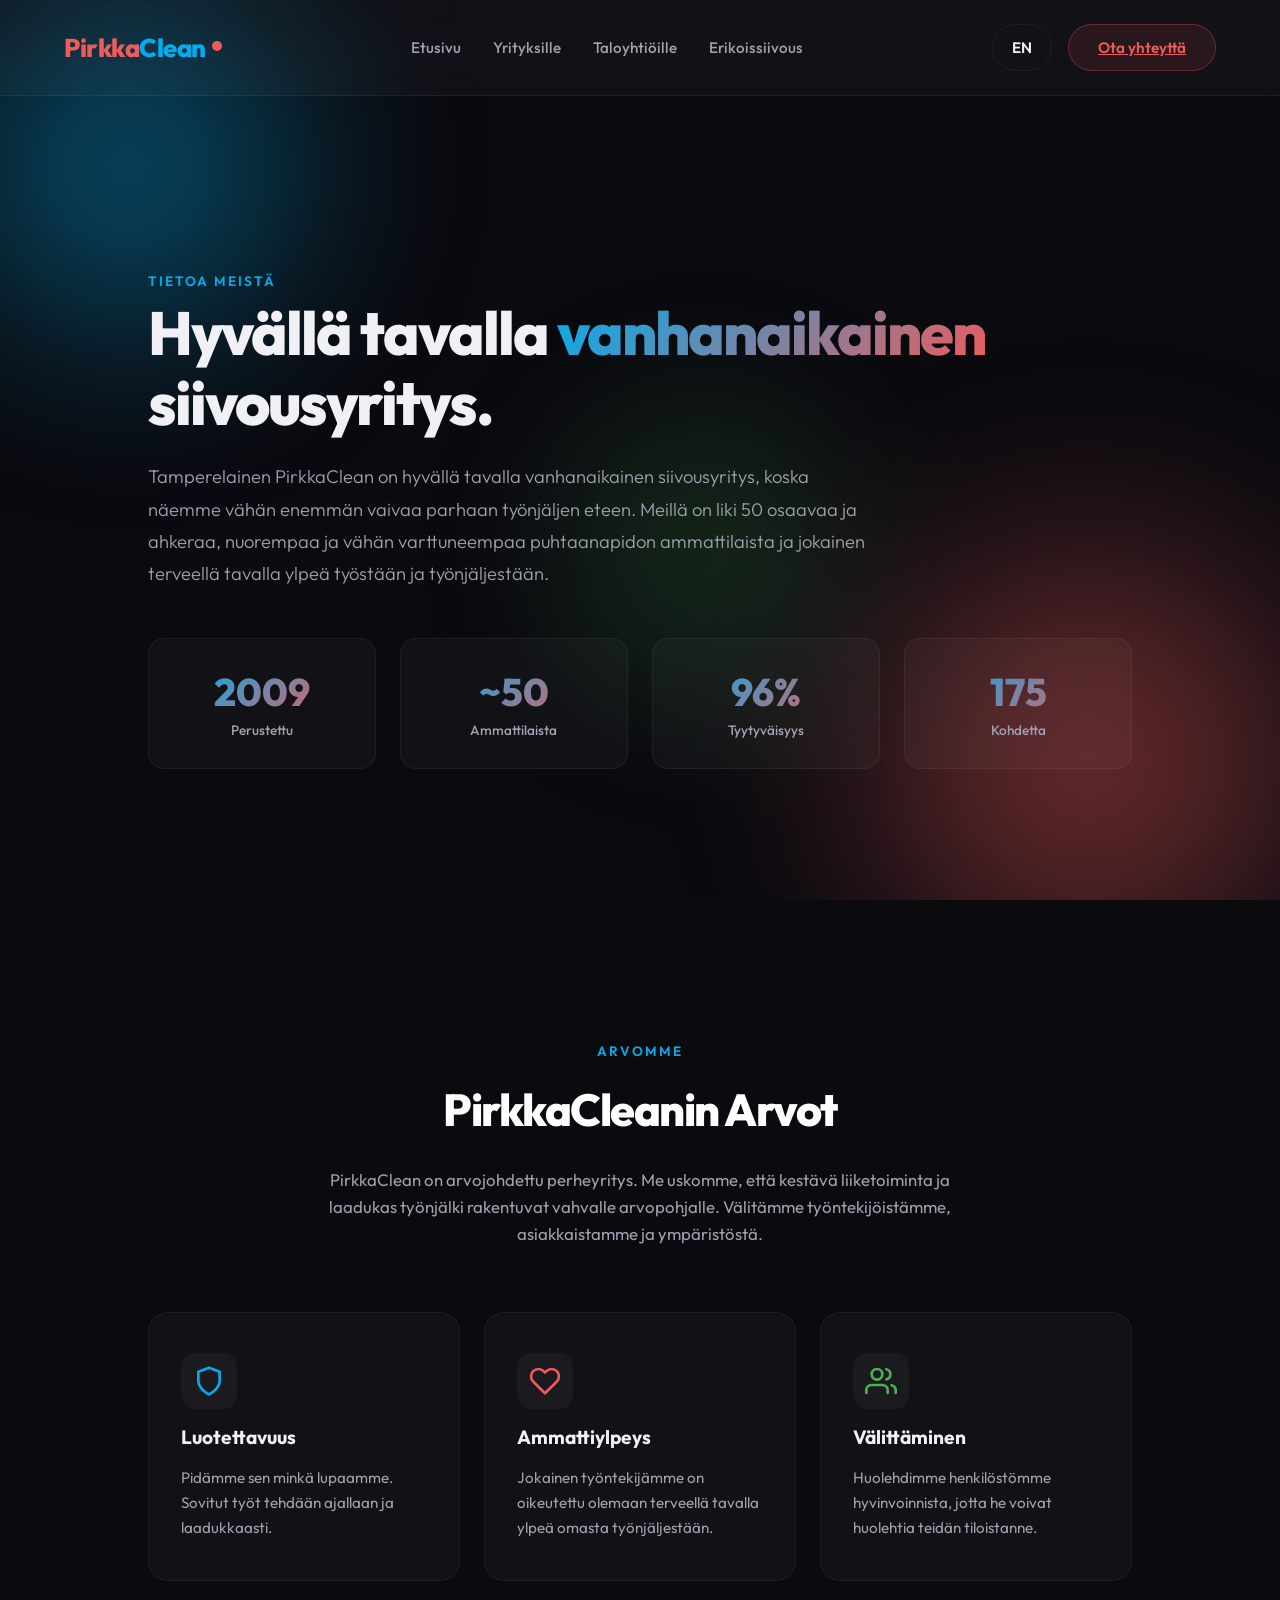
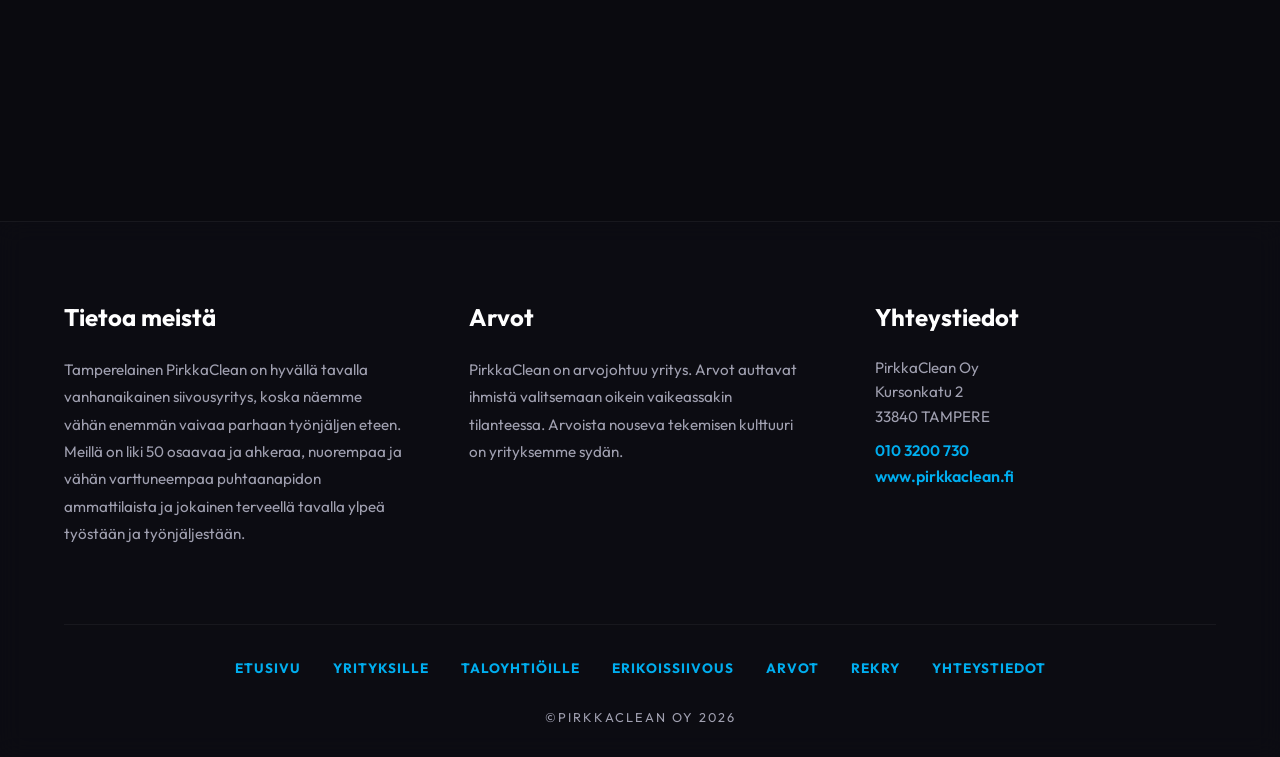
==== arvot.html @ 773096db "Footer: clickable address (Google Maps link), remove puh. prefix Co-Authored-By: Claude Sonnet 4.6 <" ====
<!DOCTYPE html>
<html lang="en">
<head>
    <meta charset="UTF-8">
    <meta name="viewport" content="width=device-width, initial-scale=1.0">
    <title>PirkkaClean - Tietoa meistä & Arvot</title>
    <meta name="description" content="Tamperelainen PirkkaClean on hyvällä tavalla vanhanaikainen siivousyritys. Näemme vähän enemmän vaivaa parhaan työnjäljen eteen.">
    <link rel="stylesheet" href="styles.css">
    <link href="https://fonts.googleapis.com/css2?family=Outfit:wght@300;400;600;800&display=swap" rel="stylesheet">
</head>
<body>
    <div class="background-elements">
        <div class="blob blob-1"></div>
        <div class="blob blob-2"></div>
        <div class="blob blob-3"></div>
    </div>

    <nav class="glass-nav">
        <a href="index.html" class="logo">
            <span class="logo-text">
                <span class="pirkka-text">Pirkka</span><span class="clean-text">Clean</span>
            </span>
            <span class="logo-dot"></span>
        </a>
        <ul class="nav-links">
            <li><a href="index.html" data-i18n="nav_home">Etusivu</a></li>
            <li><a href="yrityksille.html" data-i18n="nav_business">Yrityksille</a></li>
            <li><a href="taloyhtioille.html" data-i18n="nav_housing">Taloyhtiöille</a></li>
            <li><a href="erikoissiivous.html" data-i18n="nav_special">Erikoissiivous</a></li>
        </ul>
        <div class="nav-actions">
            <button class="lang-toggle" id="lang-btn">EN</button>
            <a href="yhteystiedot.html" class="cta-btn" data-i18n="nav_contact">Ota yhteyttä</a>
        </div>
    </nav>

    <div class="page-sections">

        <!-- About Us Section -->
        <section class="about-hero animate-up">
            <div class="about-hero-inner">
                <p class="about-label" data-i18n="about_label">Tietoa meistä</p>
                <h1 class="about-title" data-i18n="about_title">
                    Hyvällä tavalla <span class="gradient-text">vanhanaikainen</span> siivousyritys.
                </h1>
                <p class="about-desc" data-i18n="about_desc">
                    Tamperelainen PirkkaClean on hyvällä tavalla vanhanaikainen siivousyritys, koska näemme vähän enemmän vaivaa parhaan työnjäljen eteen. Meillä on liki 50 osaavaa ja ahkeraa, nuorempaa ja vähän varttuneempaa puhtaanapidon ammattilaista ja jokainen terveellä tavalla ylpeä työstään ja työnjäljestään.
                </p>
            </div>
            <div class="about-stats">
                <div class="about-stat">
                    <span class="about-stat-number">2009</span>
                    <span class="about-stat-label" data-i18n="about_stat_founded">Perustettu</span>
                </div>
                <div class="about-stat">
                    <span class="about-stat-number">~50</span>
                    <span class="about-stat-label" data-i18n="about_stat_staff">Ammattilaista</span>
                </div>
                <div class="about-stat">
                    <span class="about-stat-number">96%</span>
                    <span class="about-stat-label" data-i18n="about_stat_satisfaction">Tyytyväisyys</span>
                </div>
                <div class="about-stat">
                    <span class="about-stat-number">175</span>
                    <span class="about-stat-label" data-i18n="about_stat_sites">Kohdetta</span>
                </div>
            </div>
        </section>

        <!-- Divider -->
        <div class="section-divider"></div>

        <!-- Values Section -->
        <section id="arvot" class="values-section animate-up">
            <div class="values-inner">
                <p class="about-label text-center" data-i18n="values_label">Arvomme</p>
                <h2 class="section-title text-center" data-i18n="section_values_title">PirkkaCleanin Arvot</h2>
                <p class="section-desc text-center values-intro" data-i18n="section_values_desc">
                    PirkkaClean on arvojohdettu perheyritys. Me uskomme, että kestävä liiketoiminta ja laadukas työnjälki rakentuvat vahvalle arvopohjalle. Välitämme työntekijöistämme, asiakkaistamme ja ympäristöstä.
                </p>
                <div class="value-cards-improved">
                    <div class="value-card-improved">
                        <div class="value-icon">
                            <svg width="32" height="32" viewBox="0 0 24 24" fill="none" stroke="var(--pirkka-blue)" stroke-width="2" stroke-linecap="round" stroke-linejoin="round">
                                <path d="M12 22s8-4 8-10V5l-8-3-8 3v7c0 6 8 10 8 10z"></path>
                            </svg>
                        </div>
                        <h4 data-i18n="value1_title">Luotettavuus</h4>
                        <p data-i18n="value1_desc">Pidämme sen minkä lupaamme. Sovitut työt tehdään ajallaan ja laadukkaasti.</p>
                    </div>
                    <div class="value-card-improved">
                        <div class="value-icon">
                            <svg width="32" height="32" viewBox="0 0 24 24" fill="none" stroke="var(--pirkka-red)" stroke-width="2" stroke-linecap="round" stroke-linejoin="round">
                                <path d="M20.84 4.61a5.5 5.5 0 0 0-7.78 0L12 5.67l-1.06-1.06a5.5 5.5 0 0 0-7.78 7.78l1.06 1.06L12 21.23l7.78-7.78 1.06-1.06a5.5 5.5 0 0 0 0-7.78z"></path>
                            </svg>
                        </div>
                        <h4 data-i18n="value2_title">Ammattiylpeys</h4>
                        <p data-i18n="value2_desc">Jokainen työntekijämme on oikeutettu olemaan terveellä tavalla ylpeä omasta työnjäljestään.</p>
                    </div>
                    <div class="value-card-improved">
                        <div class="value-icon">
                            <svg width="32" height="32" viewBox="0 0 24 24" fill="none" stroke="var(--pirkka-green)" stroke-width="2" stroke-linecap="round" stroke-linejoin="round">
                                <path d="M17 21v-2a4 4 0 0 0-4-4H5a4 4 0 0 0-4 4v2"></path>
                                <circle cx="9" cy="7" r="4"></circle>
                                <path d="M23 21v-2a4 4 0 0 0-3-3.87"></path>
                                <path d="M16 3.13a4 4 0 0 1 0 7.75"></path>
                            </svg>
                        </div>
                        <h4 data-i18n="value3_title">Välittäminen</h4>
                        <p data-i18n="value3_desc">Huolehdimme henkilöstömme hyvinvoinnista, jotta he voivat huolehtia teidän tiloistanne.</p>
                    </div>
                </div>
            </div>
        </section>

    </div>

    <footer class="site-footer">
        <div class="footer-grid">
            <div class="footer-column">
                <a href="arvot.html" class="footer-heading-link"><h3 data-i18n="footer_about_title">Tietoa meistä</h3></a>
                <p data-i18n="footer_about_text">Tamperelainen PirkkaClean on hyvällä tavalla vanhanaikainen siivousyritys, koska näemme vähän enemmän vaivaa parhaan työnjäljen eteen. Meillä on liki 50 osaavaa ja ahkeraa, nuorempaa ja vähän varttuneempaa puhtaanapidon ammattilaista ja jokainen terveellä tavalla ylpeä työstään ja työnjäljestään.</p>
            </div>
            <div class="footer-column">
                <a href="arvot.html" class="footer-heading-link"><h3 data-i18n="footer_values_title">Arvot</h3></a>
                <p data-i18n="footer_values_text">PirkkaClean on arvojohtuu yritys. Arvot auttavat ihmistä valitsemaan oikein vaikeassakin tilanteessa. Arvoista nouseva tekemisen kulttuuri on yrityksemme sydän.</p>
            </div>
            <div class="footer-column">
                <h3 data-i18n="footer_contact_title">Yhteystiedot</h3>
                <a href="https://maps.google.com/?q=Kursonkatu+2,+33840+Tampere" target="_blank" class="footer-address-link">
                    <p>PirkkaClean Oy</p>
                    <p>Kursonkatu 2</p>
                    <p>33840 TAMPERE</p>
                </a>
                <p><a href="tel:0103200730" class="footer-link-highlight">010 3200 730</a></p>
                <a href="https://www.pirkkaclean.fi" target="_blank" class="footer-link-highlight">www.pirkkaclean.fi</a>
            </div>
        </div>

        <div class="footer-bottom">
            <ul class="footer-nav">
                <li><a href="index.html" data-i18n="nav_home">ETUSIVU</a></li>
                <li><a href="yrityksille.html" data-i18n="nav_business">YRITYKSILLE</a></li>
                <li><a href="taloyhtioille.html" data-i18n="nav_housing">TALOYHTIÖILLE</a></li>
                <li><a href="erikoissiivous.html" data-i18n="nav_special">ERIKOISSIIVOUS</a></li>
                <li><a href="arvot.html" data-i18n="nav_values">ARVOT</a></li>
                <li><a href="rekry.html" data-i18n="nav_rekry">REKRY</a></li>
                <li><a href="yhteystiedot.html" data-i18n="nav_contact">YHTEYSTIEDOT</a></li>
            </ul>
            <p class="copyright">©PIRKKACLEAN OY 2026</p>
        </div>
    </footer>

    <script src="script.js"></script>
</body>
</html>
---- styles.css ----
:root {
    --bg-dark: #0a0a0f;
    --text-main: #f0f0f5;
    --text-muted: #a0a0b0;
    --pirkka-blue: #00AEEF;
    --pirkka-red: #EF5B5B;
    --pirkka-green: #4CAF50;
    --accent-1: var(--pirkka-blue);
    --accent-2: var(--pirkka-red); 
    --glass-bg: rgba(255, 255, 255, 0.03);
    --glass-border: rgba(255, 255, 255, 0.05);
}

* {
    margin: 0;
    padding: 0;
    box-sizing: border-box;
    font-family: 'Outfit', sans-serif;
}

body {
    background-color: var(--bg-dark);
    color: var(--text-main);
    min-height: 100vh;
    overflow-x: hidden;
}

/* Background effects */
.background-elements {
    position: fixed;
    top: 0;
    left: 0;
    width: 100vw;
    height: 100vh;
    z-index: -1;
    overflow: hidden;
}

.blob {
    position: absolute;
    filter: blur(80px);
    opacity: 0.5;
    animation: float 20s infinite ease-in-out;
}

.blob-1 {
    top: -10%;
    left: -10%;
    width: 40vw;
    height: 40vw;
    background: radial-gradient(circle, var(--pirkka-blue) 0%, transparent 70%);
    animation-delay: 0s;
}

.blob-2 {
    bottom: -20%;
    right: -10%;
    width: 50vw;
    height: 50vw;
    background: radial-gradient(circle, var(--pirkka-red) 0%, transparent 70%);
    animation-delay: -5s;
}

.blob-3 {
    top: 40%;
    left: 40%;
    width: 30vw;
    height: 30vw;
    background: radial-gradient(circle, var(--pirkka-green) 0%, transparent 70%);
    opacity: 0.3;
    animation-delay: -10s;
}

@keyframes float {
    0%, 100% { transform: translate(0, 0) scale(1); }
    33% { transform: translate(5%, 10%) scale(1.1); }
    66% { transform: translate(-5%, 5%) scale(0.9); }
}

/* Navigation */
.glass-nav {
    display: flex;
    justify-content: space-between;
    align-items: center;
    padding: 1.5rem 5%;
    background: var(--glass-bg);
    backdrop-filter: blur(12px);
    -webkit-backdrop-filter: blur(12px);
    border-bottom: 1px solid var(--glass-border);
    position: sticky;
    top: 0;
    z-index: 100;
}

.logo {
    display: flex;
    align-items: center;
    gap: 0.5rem;
    text-decoration: none;
    cursor: pointer;
}

.logo-text {
    font-size: 1.6rem;
    font-weight: 800;
    letter-spacing: -0.5px;
}

.pirkka-text {
    color: var(--pirkka-red);
}

.clean-text {
    color: var(--pirkka-blue);
}

.logo-dot {
    display: inline-block;
    width: 10px;
    height: 10px;
    background-color: var(--pirkka-red);
    border-radius: 50%;
    margin-bottom: 2px;
    margin-left: -2px;
}

.nav-links {
    display: flex;
    list-style: none;
    gap: 2rem;
}

.nav-links a {
    color: var(--text-muted);
    text-decoration: none;
    font-size: 0.95rem;
    font-weight: 500;
    transition: color 0.3s ease;
}

.nav-links a:hover {
    color: var(--text-main);
}

.nav-actions {
    display: flex;
    align-items: center;
    gap: 1rem;
}

.cta-btn, .primary-btn, .secondary-btn, .lang-toggle {
    padding: 0.8rem 1.8rem;
    border-radius: 50px;
    font-weight: 600;
    font-size: 0.95rem;
    cursor: pointer;
    transition: all 0.3s ease;
    border: none;
}

.lang-toggle {
    padding: 0.8rem 1.2rem;
    background: transparent;
    color: var(--text-main);
    border: 1px solid var(--glass-border);
}

.lang-toggle:hover {
    background: var(--glass-bg);
}

.cta-btn {
    background: rgba(239, 91, 91, 0.1);
    color: var(--pirkka-red);
    border: 1px solid rgba(239, 91, 91, 0.3);
}

.cta-btn:hover {
    background: var(--pirkka-red);
    color: white;
    transform: translateY(-2px);
}

/* Hero Section */
.hero {
    display: flex;
    align-items: center;
    justify-content: space-between;
    padding: 6rem 5%;
    min-height: calc(100vh - 80px);
    gap: 3rem;
}

.hero-content {
    flex: 1;
    max-width: 650px;
}

h1 {
    font-size: 4.8rem;
    line-height: 1.1;
    font-weight: 800;
    margin-bottom: 1.5rem;
    letter-spacing: -2px;
}

.gradient-text {
    background: linear-gradient(135deg, var(--pirkka-blue), var(--pirkka-red));
    -webkit-background-clip: text;
    background-clip: text;
    -webkit-text-fill-color: transparent;
}

.hero-content p {
    font-size: 1.25rem;
    color: var(--text-muted);
    margin-bottom: 2.5rem;
    line-height: 1.6;
    font-weight: 300;
}

.button-group {
    display: flex;
    gap: 1.5rem;
}

.primary-btn {
    background: var(--pirkka-blue);
    color: white;
    box-shadow: 0 8px 25px rgba(46, 140, 207, 0.3);
}

@keyframes pulse-radiate {
    0% {
        box-shadow: 0 0 0 0 rgba(46, 140, 207, 0.7);
    }
    70% {
        box-shadow: 0 0 0 15px rgba(46, 140, 207, 0);
    }
    100% {
        box-shadow: 0 0 0 0 rgba(46, 140, 207, 0);
    }
}

.primary-btn:hover, .pulse-hover:hover {
    background: #3B9AE0;
    transform: translateY(-2px);
    animation: pulse-radiate 1.5s infinite;
}

.secondary-btn {
    background: transparent;
    color: white;
    border: 1px solid var(--glass-border);
}

.secondary-btn:hover {
    background: var(--glass-bg);
}

/* Hero Stats Banner */
.hero {
    flex-wrap: wrap; /* Allows stats banner to break to next line if needed */
}

.hero-stats {
    width: 100%;
    display: flex;
    justify-content: space-between;
    align-items: center;
    margin-top: 4rem;
    padding: 3rem 4rem;
    background: rgba(25, 25, 35, 0.4);
    backdrop-filter: blur(16px);
    -webkit-backdrop-filter: blur(16px);
    border: 1px solid var(--glass-border);
    border-radius: 20px;
    box-shadow: 0 15px 35px -10px rgba(0, 0, 0, 0.4);
}

.stat-item {
    display: flex;
    flex-direction: column;
    align-items: center;
    text-align: center;
    gap: 1rem;
}

.stat-item svg {
    color: var(--text-main);
    opacity: 0.9;
}

.stat-item h2 {
    font-size: 3rem;
    font-weight: 800;
    line-height: 1;
    color: white;
}

.stat-item p {
    font-size: 0.85rem;
    text-transform: uppercase;
    letter-spacing: 2px;
    color: var(--text-muted);
    font-weight: 600;
}

/* Service Cards */
.hero-visual {
    flex: 1;
    display: flex;
    justify-content: center;
    align-items: center;
}

.services-container {
    display: flex;
    flex-direction: column;
    gap: 1.5rem;
    width: 100%;
    max-width: 450px;
}

.service-card {
    background: rgba(25, 25, 35, 0.4);
    backdrop-filter: blur(16px);
    -webkit-backdrop-filter: blur(16px);
    border: 1px solid var(--glass-border);
    border-radius: 16px;
    padding: 1.5rem 2rem;
    box-shadow: 0 15px 35px -10px rgba(0, 0, 0, 0.4);
    transition: transform 0.3s ease, border-color 0.3s ease;
    display: flex;
    flex-direction: column;
    gap: 0.5rem;
    position: relative;
    overflow: hidden;
}

.service-card::before {
    content: '';
    position: absolute;
    top: 0;
    left: 0;
    width: 4px;
    height: 100%;
}

.card-blue::before { background-color: var(--pirkka-blue); }
.card-red::before { background-color: var(--pirkka-red); }
.card-green::before { background-color: var(--pirkka-green); }

.service-card:hover {
    transform: translateX(10px);
}

.card-blue:hover { border-color: rgba(0, 174, 239, 0.3); }
.card-red:hover { border-color: rgba(239, 91, 91, 0.3); }
.card-green:hover { border-color: rgba(76, 175, 80, 0.3); }

.card-icon {
    font-size: 2rem;
    margin-bottom: 0.5rem;
}

.service-card h3 {
    font-size: 1.4rem;
    font-weight: 600;
}

.service-card p {
    font-size: 0.95rem;
    color: var(--text-muted);
    line-height: 1.5;
    font-weight: 300;
}

.card-link {
    margin-top: 0.5rem;
    color: white;
    text-decoration: none;
    font-size: 0.9rem;
    font-weight: 600;
    display: flex;
    align-items: center;
    gap: 0.5rem;
    transition: opacity 0.3s ease;
}

.card-blue .card-link { color: var(--pirkka-blue); }
.card-red .card-link { color: var(--pirkka-red); }
.card-green .card-link { color: var(--pirkka-green); }

.card-link:hover {
    opacity: 0.8;
}

/* Animations */
.animate-up {
    opacity: 0;
    transform: translateY(30px);
    transition: opacity 0.8s cubic-bezier(0.16, 1, 0.3, 1), transform 0.8s cubic-bezier(0.16, 1, 0.3, 1);
}

.animate-up.visible {
    opacity: 1;
    transform: translateY(0);
}

.delay-1 { transition-delay: 0.1s; }
.delay-2 { transition-delay: 0.2s; }
.delay-3 { transition-delay: 0.3s; }

/* Content Sections */
.page-sections {
    display: flex;
    flex-direction: column;
    gap: 4rem;
    padding: 6rem 4rem;
    max-width: 1600px;
    margin: 0 auto;
}

.content-section {
    width: 100%;
}

.section-container {
    display: flex;
    align-items: center;
    gap: 6rem;
    background: rgba(25, 25, 35, 0.4);
    backdrop-filter: blur(16px);
    -webkit-backdrop-filter: blur(16px);
    border: 1px solid var(--glass-border);
    border-radius: 24px;
    padding: 4rem;
    box-shadow: 0 15px 35px -10px rgba(0, 0, 0, 0.4);
}

.section-container.reverse-layout {
    flex-direction: row-reverse;
}

.section-container.column-layout {
    flex-direction: column;
    text-align: center;
}

.section-text {
    flex: 1;
}

.section-title {
    font-size: 2.5rem;
    font-weight: 800;
    margin-bottom: 2rem;
    color: white;
}

.section-desc {
    font-size: 1.15rem;
    color: var(--text-muted);
    margin-bottom: 2.5rem;
    line-height: 1.8;
}

.feature-list {
    list-style: none;
    display: flex;
    flex-direction: column;
    gap: 1rem;
}

.feature-list li {
    font-size: 1.05rem;
    color: var(--text-main);
    display: flex;
    align-items: center;
    gap: 1rem;
}

.section-image {
    flex: 1;
    min-height: 400px;
    border-radius: 16px;
    background-size: cover;
    background-position: center;
    position: relative;
    overflow: hidden;
}

.section-image::after {
    content: '';
    position: absolute;
    inset: 0;
    background: linear-gradient(135deg, rgba(25, 25, 35, 0.2), rgba(14, 14, 20, 0.6));
}

.placeholder-img-red { background-color: var(--pirkka-red); }
.placeholder-img-blue { background-color: var(--pirkka-blue); }
.placeholder-img-green { background-color: var(--pirkka-green); }

.value-cards {
    display: grid;
    grid-template-columns: repeat(3, 1fr);
    gap: 2rem;
    width: 100%;
    margin-top: 3rem;
}

.value-card {
    background: rgba(255, 255, 255, 0.03);
    border: 1px solid rgba(255, 255, 255, 0.08);
    padding: 2.5rem 2rem;
    border-radius: 16px;
    transition: transform 0.3s ease;
}

.value-card:hover {
    transform: translateY(-5px);
    background: rgba(255, 255, 255, 0.05);
}

.value-card h4 {
    font-size: 1.3rem;
    color: var(--pirkka-blue);
    margin-bottom: 1rem;
}

.value-card p {
    color: var(--text-muted);
    font-size: 0.95rem;
    line-height: 1.6;
}

/* Footer */
.site-footer {
    background: rgba(14, 14, 20, 0.7);
    backdrop-filter: blur(12px);
    -webkit-backdrop-filter: blur(12px);
    border-top: 1px solid var(--glass-border);
    padding: 5rem 4rem 2rem 4rem;
    margin-top: 4rem;
}

.footer-grid {
    display: grid;
    grid-template-columns: repeat(3, 1fr);
    gap: 4rem;
    max-width: 1600px;
    margin: 0 auto 4rem auto;
}

.footer-column h3 {
    font-size: 1.5rem;
    margin-bottom: 1.5rem;
    color: white;
}

.footer-column p {
    color: var(--text-muted);
    font-size: 0.95rem;
    margin-bottom: 0.8rem;
    line-height: 1.8;
}

/* Specific tighter spacing for the Yhteystiedot (Contact) column */
.footer-column:last-child p {
    margin-bottom: 0;
    line-height: 1.6;
}

.footer-address-link {
    display: block;
    text-decoration: none;
    color: inherit;
    margin-bottom: 0.4rem;
    transition: color 0.2s;
}

.footer-address-link:hover {
    color: var(--pirkka-blue);
}

.footer-address-link p {
    margin: 0;
    line-height: 1.7;
}

.footer-link-highlight {
    color: var(--pirkka-blue);
    text-decoration: none;
    font-weight: 600;
    transition: color 0.3s ease;
    display: inline-block;
    margin-top: 0.2rem;
}

.footer-link-highlight:hover {
    color: #3B9AE0;
    text-decoration: underline;
}

.footer-bottom {
    max-width: 1600px;
    margin: 0 auto;
    border-top: 1px solid rgba(255, 255, 255, 0.05);
    padding-top: 2rem;
    display: flex;
    flex-direction: column;
    align-items: center;
    gap: 2rem;
}

.footer-nav {
    display: flex;
    flex-wrap: wrap;
    justify-content: center;
    gap: 2rem;
    list-style: none;
}

.footer-nav a {
    color: var(--pirkka-blue);
    text-decoration: none;
    font-size: 0.85rem;
    font-weight: 700;
    letter-spacing: 1px;
    text-transform: uppercase;
    transition: opacity 0.3s ease;
}

.footer-nav a:hover {
    opacity: 0.7;
}

.copyright {
    color: var(--text-muted);
    font-size: 0.8rem;
    letter-spacing: 2px;
}

@media (max-width: 992px) {
    .hero {
        flex-direction: column;
        padding: 5rem 5%;
        text-align: center;
        gap: 3rem;
    }
    
    .button-group {
        justify-content: center;
    }
    
    h1 {
        font-size: 3.5rem;
    }
    
    .hero-visual {
        width: 100%;
    }
    
    .nav-links {
        display: none;
    }

    .hero-stats {
        flex-wrap: wrap;
        gap: 3rem;
        justify-content: center;
        padding: 2rem;
    }

    .stat-item {
        flex: 1 1 40%;
    }

    .footer-grid {
        grid-template-columns: 1fr;
        gap: 3rem;
    }

    .page-sections {
        padding: 4rem 2rem;
    }

    .section-container, .section-container.reverse-layout {
        flex-direction: column;
        padding: 2.5rem;
        gap: 3rem;
    }

    .section-image {
        width: 100%;
        min-height: 300px;
    }

    .value-cards {
        grid-template-columns: 1fr;
    }
}

@media (max-width: 768px) {
    nav {
        padding: 1rem 2rem;
    }

    h1 {
        font-size: 2.8rem;
    }

    .stat-item {
        flex: 1 1 100%;
    }
    
    .button-group {
        flex-direction: column;
        width: 100%;
    }
    
    .button-group button {
        width: 100%;
    }
    
    .hero-stats {
        margin-top: 2rem;
    }
}

/* =====================
   CONTACT PAGE STYLES
   ===================== */

.contact-hero {
    padding: 6rem 5% 3rem;
    max-width: 800px;
    margin: 0 auto;
}

.contact-hero-inner {
    display: flex;
    flex-direction: column;
    gap: 1.5rem;
}

.contact-hero .section-title {
    font-size: 3.5rem;
    line-height: 1.15;
    letter-spacing: -2px;
    margin-bottom: 0;
}

.contact-hero-desc {
    font-size: 1.15rem;
    color: var(--text-muted);
    line-height: 1.7;
    font-weight: 300;
    max-width: 640px;
}

.contact-cta-btn {
    display: inline-block;
    margin-top: 0.5rem;
    align-self: flex-start;
    background: linear-gradient(135deg, var(--pirkka-blue), var(--pirkka-red));
    color: white;
    font-size: 1rem;
    font-weight: 600;
    padding: 1rem 2.2rem;
    border-radius: 50px;
    text-decoration: none;
    border: none;
    cursor: pointer;
    transition: transform 0.3s ease, box-shadow 0.3s ease;
}

.contact-cta-btn:hover {
    transform: translateY(-3px);
    box-shadow: 0 12px 30px rgba(0, 174, 239, 0.3);
}

/* Promise section */
.contact-promise {
    padding: 3rem 5%;
    max-width: 1100px;
    margin: 0 auto;
}

.promise-grid {
    display: grid;
    grid-template-columns: repeat(3, 1fr);
    gap: 1.5rem;
}

.promise-card {
    background: var(--glass-bg);
    border: 1px solid var(--glass-border);
    border-radius: 20px;
    padding: 2rem;
    display: flex;
    flex-direction: column;
    gap: 0.8rem;
    backdrop-filter: blur(10px);
    transition: transform 0.3s ease, border-color 0.3s ease;
}

.promise-card:hover {
    transform: translateY(-4px);
    border-color: rgba(0, 174, 239, 0.3);
}

.promise-icon {
    width: 56px;
    height: 56px;
    background: rgba(255,255,255,0.04);
    border-radius: 14px;
    display: flex;
    align-items: center;
    justify-content: center;
    margin-bottom: 0.4rem;
}

.promise-card h3 {
    font-size: 1.05rem;
    font-weight: 600;
    color: var(--text-main);
}

.promise-card p {
    font-size: 0.92rem;
    color: var(--text-muted);
    line-height: 1.6;
}

/* Team section */
.contact-team {
    padding: 3rem 5% 2rem;
    max-width: 1100px;
    margin: 0 auto;
}

.team-cards {
    display: grid;
    grid-template-columns: repeat(2, 1fr);
    gap: 2rem;
    max-width: 820px;
    margin: 0 auto;
}

.team-card {
    background: var(--glass-bg);
    border: 1px solid var(--glass-border);
    border-radius: 24px;
    overflow: hidden;
    backdrop-filter: blur(10px);
    transition: transform 0.3s ease, border-color 0.3s ease;
}

.team-card:hover {
    transform: translateY(-4px);
    border-color: rgba(0, 174, 239, 0.25);
}

.team-photo-wrap {
    width: 100%;
    aspect-ratio: 1 / 1;
    overflow: hidden;
    background: rgba(255,255,255,0.05);
}

.team-photo {
    width: 100%;
    height: 100%;
    object-fit: cover;
    object-position: top center;
    display: block;
}

.team-photo-placeholder {
    width: 100%;
    height: 100%;
    display: flex;
    align-items: center;
    justify-content: center;
    font-size: 3rem;
    font-weight: 800;
    color: var(--text-muted);
    background: rgba(255,255,255,0.03);
}

.team-info {
    padding: 1.8rem;
    display: flex;
    flex-direction: column;
    gap: 0.4rem;
}

.team-name {
    font-size: 1.2rem;
    font-weight: 700;
    color: var(--text-main);
}

.team-title {
    font-size: 0.88rem;
    font-weight: 500;
    color: var(--pirkka-blue);
    text-transform: uppercase;
    letter-spacing: 0.5px;
    margin-bottom: 0.6rem;
}

.team-contacts {
    display: flex;
    flex-direction: column;
    gap: 0.5rem;
    margin-top: 0.4rem;
}

.team-contact-link {
    display: flex;
    align-items: center;
    gap: 0.5rem;
    color: var(--text-muted);
    text-decoration: none;
    font-size: 0.9rem;
    transition: color 0.2s ease;
    word-break: break-all;
}

.team-contact-link:hover {
    color: var(--pirkka-blue);
}

/* Address section */
.contact-address {
    padding: 2rem 5% 5rem;
    max-width: 1100px;
    margin: 0 auto;
}

.address-card {
    display: flex;
    align-items: flex-start;
    gap: 1.5rem;
    background: var(--glass-bg);
    border: 1px solid var(--glass-border);
    border-radius: 20px;
    padding: 2.5rem;
    max-width: 480px;
    backdrop-filter: blur(10px);
}

.address-icon {
    width: 56px;
    height: 56px;
    background: rgba(0, 174, 239, 0.08);
    border-radius: 14px;
    display: flex;
    align-items: center;
    justify-content: center;
    flex-shrink: 0;
}

.address-info {
    display: flex;
    flex-direction: column;
    gap: 0.2rem;
}

.address-info h3 {
    font-size: 1rem;
    font-weight: 600;
    color: var(--text-main);
    margin-bottom: 0.5rem;
}

.address-info p {
    font-size: 0.93rem;
    color: var(--text-muted);
    line-height: 1.5;
}

/* Shared helpers */
.section-title {
    font-size: 2.8rem;
    font-weight: 800;
    letter-spacing: -1.5px;
    line-height: 1.15;
    margin-bottom: 1rem;
}

.section-desc {
    color: var(--text-muted);
    font-size: 1.05rem;
    line-height: 1.6;
}

.text-center {
    text-align: center;
}

/* Footer heading link */
.footer-heading-link {
    text-decoration: none;
    color: inherit;
}
.footer-heading-link h3 {
    transition: color 0.2s ease;
}
.footer-heading-link:hover h3 {
    color: var(--pirkka-blue);
}

/* About / Values Page */
.about-hero {
    padding: 5rem 5% 3rem;
    max-width: 1100px;
    margin: 0 auto;
    display: flex;
    flex-direction: column;
    gap: 3rem;
}

.about-label {
    font-size: 0.85rem;
    font-weight: 600;
    text-transform: uppercase;
    letter-spacing: 2px;
    color: var(--pirkka-blue);
    margin-bottom: 0.5rem;
}

.about-title {
    font-size: 3.8rem;
    font-weight: 800;
    line-height: 1.15;
    letter-spacing: -2px;
    margin-bottom: 1.5rem;
}

.about-desc {
    font-size: 1.15rem;
    color: var(--text-muted);
    line-height: 1.75;
    font-weight: 300;
    max-width: 720px;
}

.about-stats {
    display: grid;
    grid-template-columns: repeat(4, 1fr);
    gap: 1.5rem;
}

.about-stat {
    background: var(--glass-bg);
    border: 1px solid var(--glass-border);
    border-radius: 16px;
    padding: 1.8rem 1.5rem;
    display: flex;
    flex-direction: column;
    gap: 0.3rem;
    text-align: center;
}

.about-stat-number {
    font-size: 2.4rem;
    font-weight: 800;
    background: linear-gradient(135deg, var(--pirkka-blue), var(--pirkka-red));
    -webkit-background-clip: text;
    background-clip: text;
    -webkit-text-fill-color: transparent;
}

.about-stat-label {
    font-size: 0.85rem;
    color: var(--text-muted);
    font-weight: 500;
}

.section-divider {
    max-width: 1100px;
    margin: 1rem auto;
    height: 1px;
    background: var(--glass-border);
}

.values-section {
    padding: 4rem 5% 5rem;
    max-width: 1100px;
    margin: 0 auto;
}

.values-inner {
    display: flex;
    flex-direction: column;
    align-items: center;
    gap: 1rem;
}

.values-intro {
    max-width: 680px;
    margin-bottom: 2rem;
}

.value-cards-improved {
    display: grid;
    grid-template-columns: repeat(3, 1fr);
    gap: 1.5rem;
    width: 100%;
    margin-top: 1rem;
}

.value-card-improved {
    background: var(--glass-bg);
    border: 1px solid var(--glass-border);
    border-radius: 20px;
    padding: 2.5rem 2rem;
    display: flex;
    flex-direction: column;
    gap: 1rem;
    transition: transform 0.3s ease, border-color 0.3s ease;
}

.value-card-improved:hover {
    transform: translateY(-4px);
    border-color: rgba(0, 174, 239, 0.3);
}

.value-icon {
    width: 56px;
    height: 56px;
    background: rgba(255,255,255,0.04);
    border-radius: 14px;
    display: flex;
    align-items: center;
    justify-content: center;
}

.value-card-improved h4 {
    font-size: 1.2rem;
    font-weight: 700;
    color: var(--text-main);
}

.value-card-improved p {
    font-size: 0.95rem;
    color: var(--text-muted);
    line-height: 1.65;
}

@media (max-width: 768px) {
    .about-title { font-size: 2.6rem; }
    .about-stats { grid-template-columns: repeat(2, 1fr); }
    .value-cards-improved { grid-template-columns: 1fr; }
}

/* Contact Form */
.contact-form-section {
    padding: 2rem 5%;
    max-width: 1100px;
    margin: 0 auto;
}

.contact-form-wrap {
    max-width: 700px;
    margin: 0 auto;
}

.contact-form {
    display: flex;
    flex-direction: column;
    gap: 1.2rem;
    margin-top: 1rem;
}

.form-row {
    display: grid;
    grid-template-columns: 1fr 1fr;
    gap: 1.2rem;
}

.form-group {
    display: flex;
    flex-direction: column;
    gap: 0.4rem;
}

.form-group label {
    font-size: 0.88rem;
    font-weight: 600;
    color: var(--text-muted);
    text-transform: uppercase;
    letter-spacing: 0.5px;
}

.form-group input,
.form-group textarea {
    background: var(--glass-bg);
    border: 1px solid var(--glass-border);
    border-radius: 12px;
    padding: 0.9rem 1.2rem;
    color: var(--text-main);
    font-family: 'Outfit', sans-serif;
    font-size: 0.95rem;
    outline: none;
    transition: border-color 0.2s ease;
    resize: vertical;
}

.form-group input::placeholder,
.form-group textarea::placeholder {
    color: var(--text-muted);
    opacity: 0.6;
}

.form-group input:focus,
.form-group textarea:focus {
    border-color: var(--pirkka-blue);
}

/* Responsive */
@media (max-width: 768px) {
    .promise-grid {
        grid-template-columns: 1fr;
    }

    .team-cards {
        grid-template-columns: 1fr;
    }

    .contact-hero .section-title {
        font-size: 2.4rem;
    }

    .address-card {
        flex-direction: column;
    }

    .form-row {
        grid-template-columns: 1fr;
    }
}
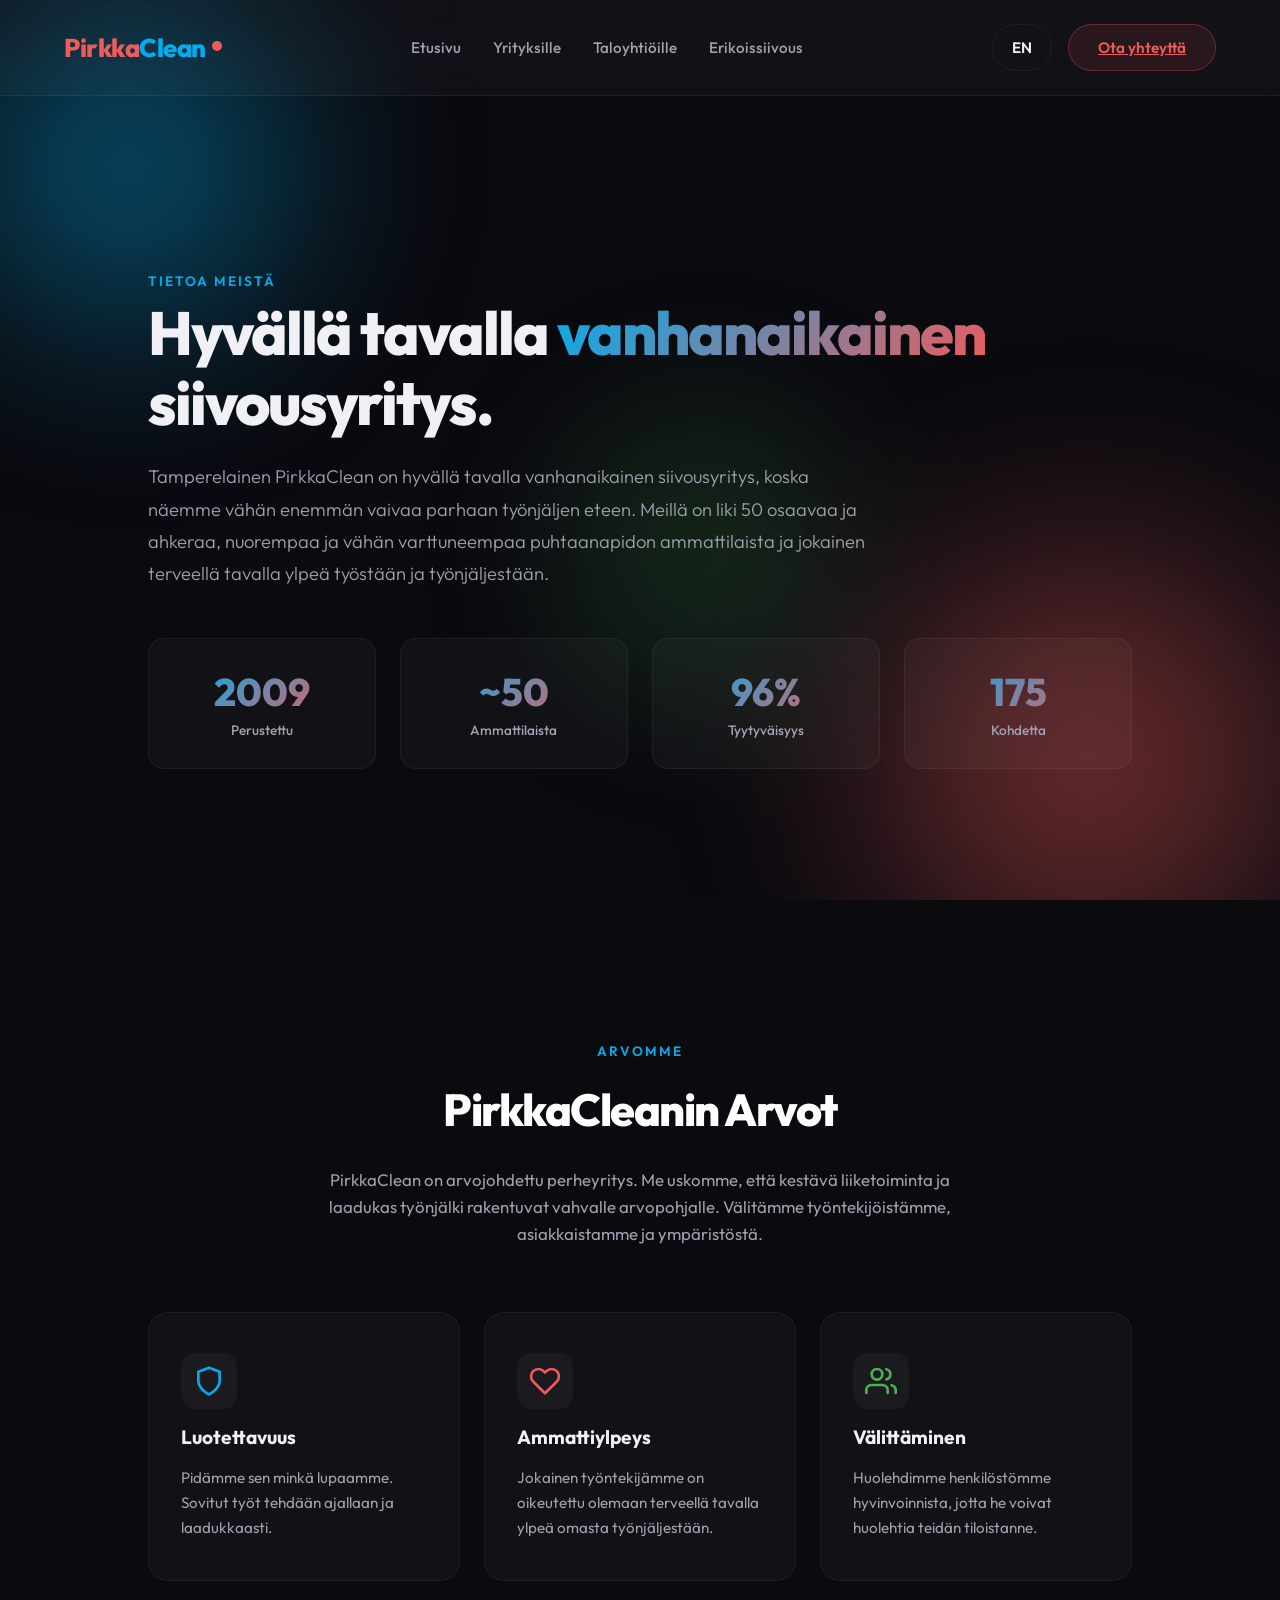
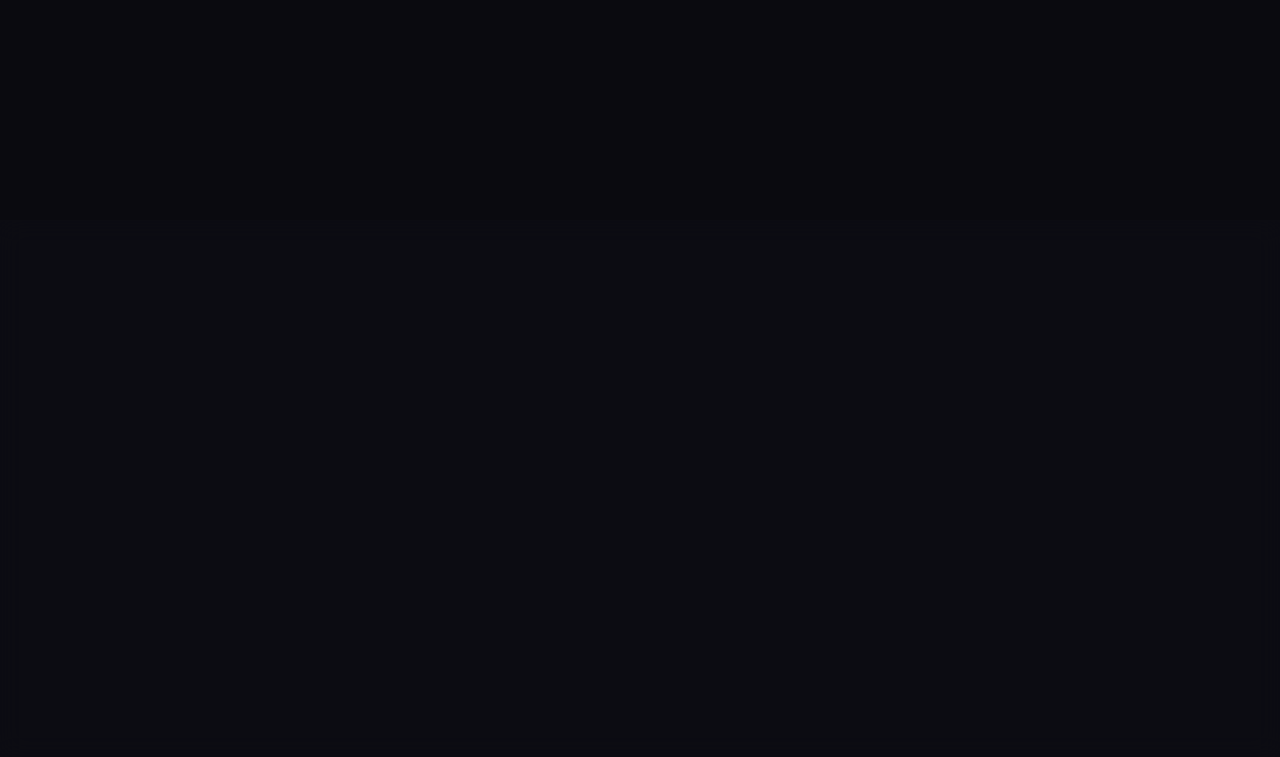
==== commit 0498e633: "Add blue butterfly SVG favicon to all pages Co-Authored-By: Claude Sonnet 4.6 <noreply@anthropic.com" ====
--- a/arvot.html
+++ b/arvot.html
@@ -5,6 +5,7 @@
     <meta name="viewport" content="width=device-width, initial-scale=1.0">
     <title>PirkkaClean - Tietoa meistä & Arvot</title>
     <meta name="description" content="Tamperelainen PirkkaClean on hyvällä tavalla vanhanaikainen siivousyritys. Näemme vähän enemmän vaivaa parhaan työnjäljen eteen.">
+    <link rel="icon" href="favicon.svg" type="image/svg+xml">
     <link rel="stylesheet" href="styles.css">
     <link href="https://fonts.googleapis.com/css2?family=Outfit:wght@300;400;600;800&display=swap" rel="stylesheet">
 </head>
--- a/styles.css
+++ b/styles.css
@@ -1158,6 +1158,100 @@
     .value-cards-improved { grid-template-columns: 1fr; }
 }
 
+/* Rekry Page */
+.rekry-hero {
+    padding: 6rem 5% 3rem;
+    max-width: 1100px;
+    margin: 0 auto;
+}
+
+.rekry-hero-inner {
+    max-width: 700px;
+}
+
+.rekry-title {
+    font-size: clamp(2.8rem, 6vw, 4.5rem);
+    font-weight: 800;
+    line-height: 1.1;
+    margin: 1rem 0 1.5rem;
+}
+
+.rekry-desc {
+    font-size: 1.1rem;
+    color: var(--text-muted);
+    line-height: 1.8;
+    max-width: 600px;
+}
+
+.rekry-benefits {
+    padding: 2rem 5% 3rem;
+    max-width: 1100px;
+    margin: 0 auto;
+}
+
+.rekry-select {
+    width: 100%;
+    padding: 0.85rem 1rem;
+    background: rgba(255,255,255,0.05);
+    border: 1px solid var(--glass-border);
+    border-radius: 10px;
+    color: var(--text-main);
+    font-size: 1rem;
+    font-family: 'Outfit', sans-serif;
+    outline: none;
+    cursor: pointer;
+    transition: border-color 0.2s;
+    appearance: none;
+    background-image: url("data:image/svg+xml,%3Csvg xmlns='http://www.w3.org/2000/svg' width='12' height='12' viewBox='0 0 24 24' fill='none' stroke='%23a0a0b0' stroke-width='2' stroke-linecap='round' stroke-linejoin='round'%3E%3Cpolyline points='6 9 12 15 18 9'%3E%3C/polyline%3E%3C/svg%3E");
+    background-repeat: no-repeat;
+    background-position: right 1rem center;
+}
+
+.rekry-select:focus {
+    border-color: var(--pirkka-blue);
+}
+
+.rekry-select option {
+    background: #1a1a2e;
+    color: var(--text-main);
+}
+
+.cv-upload-area {
+    position: relative;
+    border: 2px dashed var(--glass-border);
+    border-radius: 12px;
+    padding: 2.5rem 1.5rem;
+    text-align: center;
+    cursor: pointer;
+    transition: border-color 0.2s, background 0.2s;
+    display: flex;
+    flex-direction: column;
+    align-items: center;
+    gap: 0.5rem;
+}
+
+.cv-upload-area:hover,
+.cv-upload-area.cv-drag-over {
+    border-color: var(--pirkka-blue);
+    background: rgba(0, 174, 239, 0.05);
+}
+
+.cv-upload-area.cv-has-file {
+    border-color: var(--pirkka-green);
+    background: rgba(76, 175, 80, 0.05);
+}
+
+.cv-upload-text {
+    font-size: 1rem;
+    color: var(--text-main);
+    font-weight: 500;
+}
+
+.cv-upload-hint {
+    font-size: 0.85rem;
+    color: var(--text-muted);
+}
+
 /* Contact Form */
 .contact-form-section {
     padding: 2rem 5%;
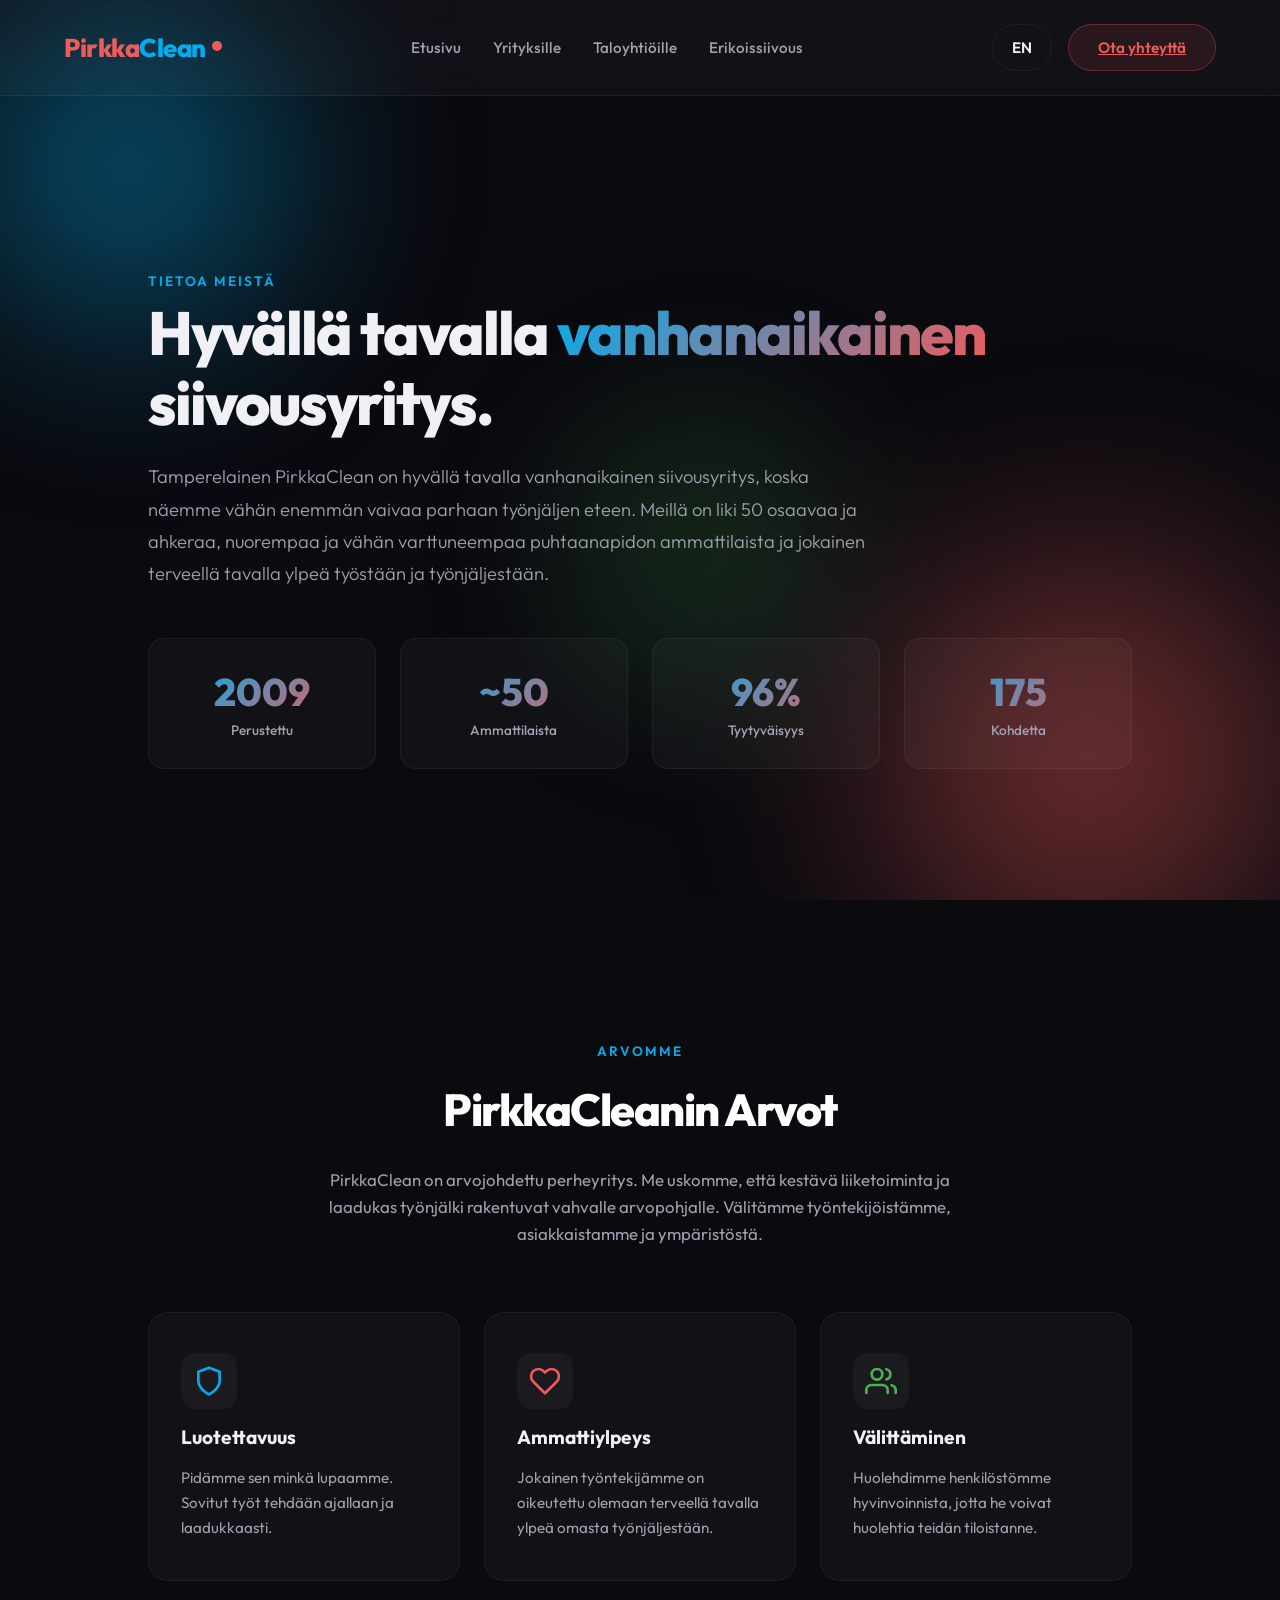
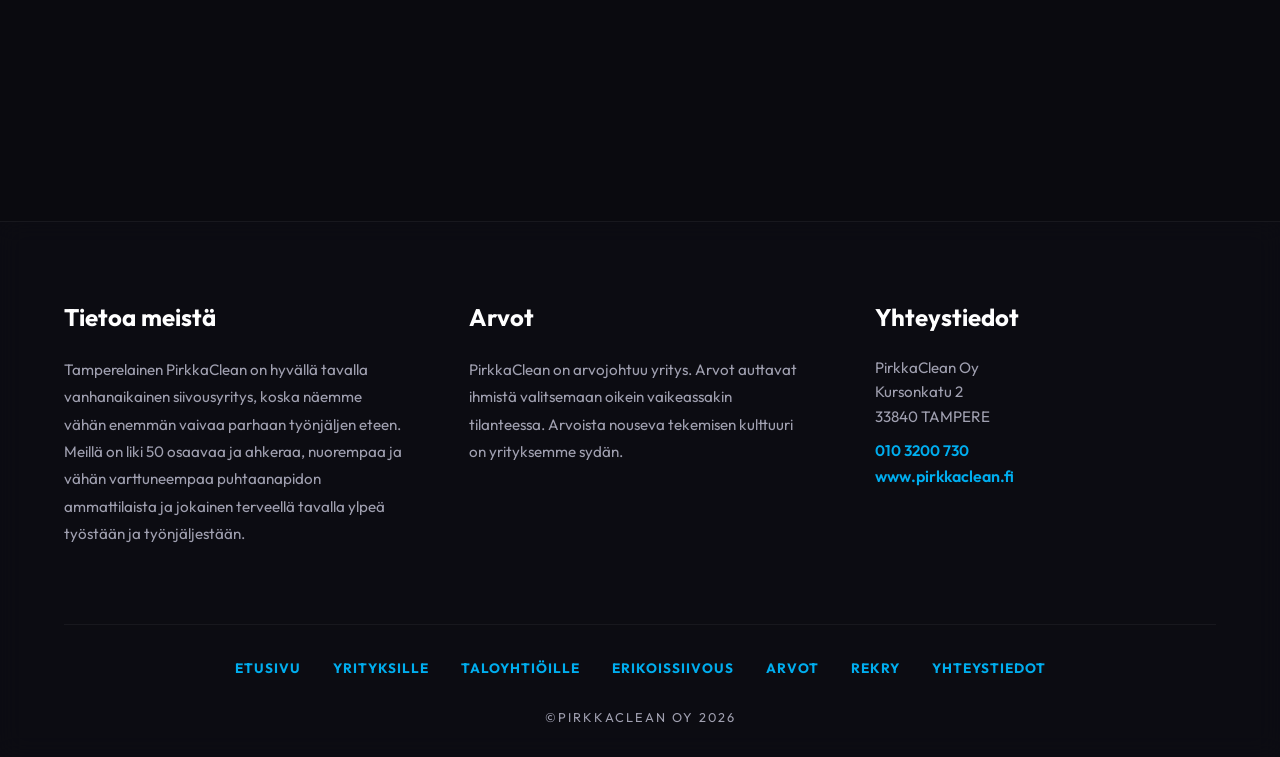
==== commit cf172349: "Fix favicon: copy to favicon.png to avoid spaces in filename Co-Authored-By: Claude Sonnet 4.6 <nore" ====
--- a/arvot.html
+++ b/arvot.html
@@ -5,7 +5,7 @@
     <meta name="viewport" content="width=device-width, initial-scale=1.0">
     <title>PirkkaClean - Tietoa meistä & Arvot</title>
     <meta name="description" content="Tamperelainen PirkkaClean on hyvällä tavalla vanhanaikainen siivousyritys. Näemme vähän enemmän vaivaa parhaan työnjäljen eteen.">
-    <link rel="icon" href="favicon.svg" type="image/svg+xml">
+    <link rel="icon" href="favicon.png" type="image/png">
     <link rel="stylesheet" href="styles.css">
     <link href="https://fonts.googleapis.com/css2?family=Outfit:wght@300;400;600;800&display=swap" rel="stylesheet">
 </head>
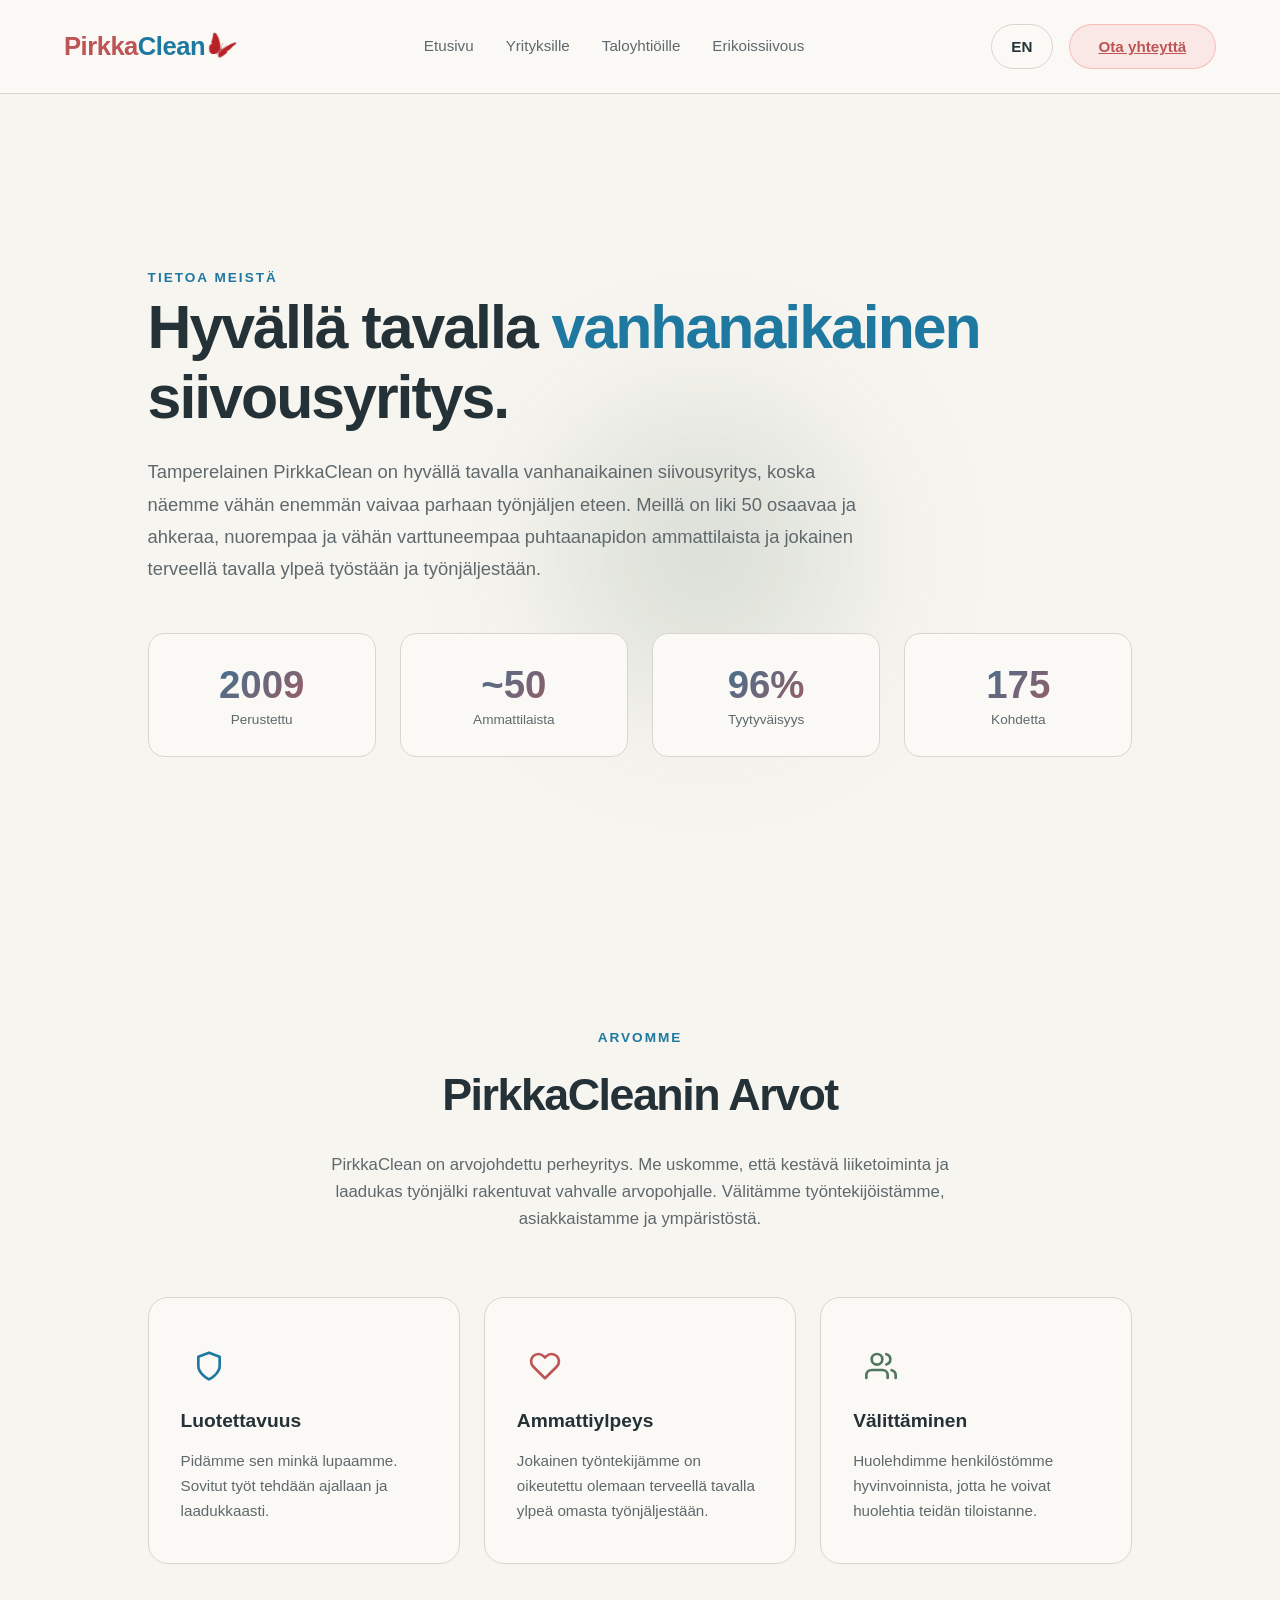
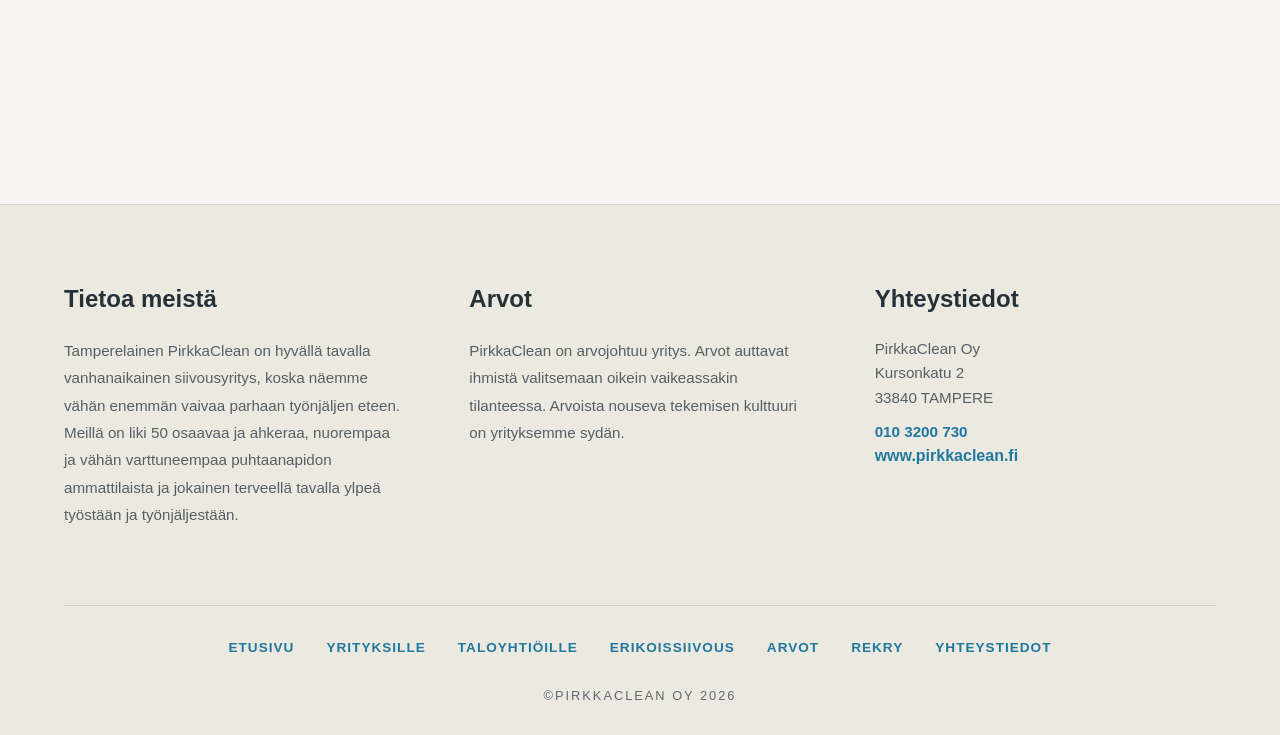
==== commit 00c3e2e1: "Refresh PirkkaClean typography and colors" ====
--- a/arvot.html
+++ b/arvot.html
@@ -7,7 +7,6 @@
     <meta name="description" content="Tamperelainen PirkkaClean on hyvällä tavalla vanhanaikainen siivousyritys. Näemme vähän enemmän vaivaa parhaan työnjäljen eteen.">
     <link rel="icon" href="favicon.png" type="image/png">
     <link rel="stylesheet" href="styles.css">
-    <link href="https://fonts.googleapis.com/css2?family=Outfit:wght@300;400;600;800&display=swap" rel="stylesheet">
 </head>
 <body>
     <div class="background-elements">
--- a/styles.css
+++ b/styles.css
@@ -1,25 +1,57 @@
 :root {
-    --bg-dark: #0a0a0f;
-    --text-main: #f0f0f5;
-    --text-muted: #a0a0b0;
-    --pirkka-blue: #00AEEF;
-    --pirkka-red: #EF5B5B;
-    --pirkka-green: #4CAF50;
+    color-scheme: light;
+
+    --pirkka-blue: #1f789f;
+    --pirkka-red: #bd5555;
+    --pirkka-green: #52765b;
     --accent-1: var(--pirkka-blue);
     --accent-2: var(--pirkka-red); 
-    --glass-bg: rgba(255, 255, 255, 0.03);
-    --glass-border: rgba(255, 255, 255, 0.05);
+
+    /* Light Theme (Default) */
+    --bg-main: #f7f5f0;
+    --text-main: #243238;
+    --text-muted: #5f696c;
+    
+    --card-bg: #fcfbf8;
+    --card-border: #d9d5cc;
+    --card-shadow: none;
+    
+    --glass-bg: #faf9f5;
+    --glass-border: #d9d5cc;
+    --glass-backdrop: none;
+    
+    --heading-color: #243238;
+    --lang-toggle-color: #243238;
+    
+    --stat-bg: #f0eee7;
+    --stat-shadow: none;
+    --stat-heading: #243238;
+    
+    --value-card-bg: #fcfbf8;
+    --value-card-border: #d9d5cc;
+    
+    --footer-bg: #ece9e1;
+    --footer-border: #d4d0c7;
+    --footer-heading: #243238;
+    --footer-text: #566064;
+    --footer-bottom-border: #d4d0c7;
+    
+    --blobs-opacity: 0;
+
+    --secondary-btn-color: #243238;
+    --secondary-btn-border: #bdb9b0;
+    --secondary-btn-hover-bg: #ece9e1;
 }
 
 * {
     margin: 0;
     padding: 0;
     box-sizing: border-box;
-    font-family: 'Outfit', sans-serif;
+    font-family: -apple-system, BlinkMacSystemFont, "Segoe UI", Arial, sans-serif;
 }
 
 body {
-    background-color: var(--bg-dark);
+    background-color: var(--bg-main);
     color: var(--text-main);
     min-height: 100vh;
     overflow-x: hidden;
@@ -39,7 +71,7 @@
 .blob {
     position: absolute;
     filter: blur(80px);
-    opacity: 0.5;
+    opacity: var(--blobs-opacity);
     animation: float 20s infinite ease-in-out;
 }
 
@@ -84,8 +116,8 @@
     align-items: center;
     padding: 1.5rem 5%;
     background: var(--glass-bg);
-    backdrop-filter: blur(12px);
-    -webkit-backdrop-filter: blur(12px);
+    backdrop-filter: var(--glass-backdrop);
+    -webkit-backdrop-filter: var(--glass-backdrop);
     border-bottom: 1px solid var(--glass-border);
     position: sticky;
     top: 0;
@@ -116,12 +148,11 @@
 
 .logo-dot {
     display: inline-block;
-    width: 10px;
-    height: 10px;
-    background-color: var(--pirkka-red);
-    border-radius: 50%;
-    margin-bottom: 2px;
-    margin-left: -2px;
+    width: 30px;
+    height: 30px;
+    background: url('images/pirkkaclean-butterfly-red.png') no-repeat center / contain;
+    margin-left: -6px;
+    flex: 0 0 auto;
 }
 
 .nav-links {
@@ -161,7 +192,7 @@
 .lang-toggle {
     padding: 0.8rem 1.2rem;
     background: transparent;
-    color: var(--text-main);
+    color: var(--lang-toggle-color);
     border: 1px solid var(--glass-border);
 }
 
@@ -205,10 +236,9 @@
 }
 
 .gradient-text {
-    background: linear-gradient(135deg, var(--pirkka-blue), var(--pirkka-red));
-    -webkit-background-clip: text;
-    background-clip: text;
-    -webkit-text-fill-color: transparent;
+    background: none;
+    color: var(--pirkka-blue);
+    -webkit-text-fill-color: currentColor;
 }
 
 .hero-content p {
@@ -243,19 +273,19 @@
 }
 
 .primary-btn:hover, .pulse-hover:hover {
-    background: #3B9AE0;
+    background: #176485;
     transform: translateY(-2px);
     animation: pulse-radiate 1.5s infinite;
 }
 
 .secondary-btn {
     background: transparent;
-    color: white;
-    border: 1px solid var(--glass-border);
+    color: var(--secondary-btn-color);
+    border: 1px solid var(--secondary-btn-border);
 }
 
 .secondary-btn:hover {
-    background: var(--glass-bg);
+    background: var(--secondary-btn-hover-bg);
 }
 
 /* Hero Stats Banner */
@@ -270,12 +300,12 @@
     align-items: center;
     margin-top: 4rem;
     padding: 3rem 4rem;
-    background: rgba(25, 25, 35, 0.4);
-    backdrop-filter: blur(16px);
-    -webkit-backdrop-filter: blur(16px);
+    background: var(--stat-bg);
+    backdrop-filter: var(--glass-backdrop);
+    -webkit-backdrop-filter: var(--glass-backdrop);
     border: 1px solid var(--glass-border);
     border-radius: 20px;
-    box-shadow: 0 15px 35px -10px rgba(0, 0, 0, 0.4);
+    box-shadow: var(--stat-shadow);
 }
 
 .stat-item {
@@ -295,7 +325,7 @@
     font-size: 3rem;
     font-weight: 800;
     line-height: 1;
-    color: white;
+    color: var(--stat-heading);
 }
 
 .stat-item p {
@@ -323,13 +353,13 @@
 }
 
 .service-card {
-    background: rgba(25, 25, 35, 0.4);
-    backdrop-filter: blur(16px);
-    -webkit-backdrop-filter: blur(16px);
-    border: 1px solid var(--glass-border);
+    background: var(--card-bg);
+    backdrop-filter: var(--glass-backdrop);
+    -webkit-backdrop-filter: var(--glass-backdrop);
+    border: 1px solid var(--card-border);
     border-radius: 16px;
     padding: 1.5rem 2rem;
-    box-shadow: 0 15px 35px -10px rgba(0, 0, 0, 0.4);
+    box-shadow: var(--card-shadow);
     transition: transform 0.3s ease, border-color 0.3s ease;
     display: flex;
     flex-direction: column;
@@ -430,13 +460,13 @@
     display: flex;
     align-items: center;
     gap: 6rem;
-    background: rgba(25, 25, 35, 0.4);
-    backdrop-filter: blur(16px);
-    -webkit-backdrop-filter: blur(16px);
-    border: 1px solid var(--glass-border);
+    background: var(--card-bg);
+    backdrop-filter: var(--glass-backdrop);
+    -webkit-backdrop-filter: var(--glass-backdrop);
+    border: 1px solid var(--card-border);
     border-radius: 24px;
     padding: 4rem;
-    box-shadow: 0 15px 35px -10px rgba(0, 0, 0, 0.4);
+    box-shadow: var(--card-shadow);
 }
 
 .section-container.reverse-layout {
@@ -456,7 +486,7 @@
     font-size: 2.5rem;
     font-weight: 800;
     margin-bottom: 2rem;
-    color: white;
+    color: var(--heading-color);
 }
 
 .section-desc {
@@ -511,8 +541,8 @@
 }
 
 .value-card {
-    background: rgba(255, 255, 255, 0.03);
-    border: 1px solid rgba(255, 255, 255, 0.08);
+    background: var(--value-card-bg);
+    border: 1px solid var(--value-card-border);
     padding: 2.5rem 2rem;
     border-radius: 16px;
     transition: transform 0.3s ease;
@@ -520,7 +550,8 @@
 
 .value-card:hover {
     transform: translateY(-5px);
-    background: rgba(255, 255, 255, 0.05);
+    background: var(--value-card-bg);
+    opacity: 0.95;
 }
 
 .value-card h4 {
@@ -537,10 +568,10 @@
 
 /* Footer */
 .site-footer {
-    background: rgba(14, 14, 20, 0.7);
-    backdrop-filter: blur(12px);
-    -webkit-backdrop-filter: blur(12px);
-    border-top: 1px solid var(--glass-border);
+    background: var(--footer-bg);
+    backdrop-filter: var(--glass-backdrop);
+    -webkit-backdrop-filter: var(--glass-backdrop);
+    border-top: 1px solid var(--footer-border);
     padding: 5rem 4rem 2rem 4rem;
     margin-top: 4rem;
 }
@@ -556,11 +587,11 @@
 .footer-column h3 {
     font-size: 1.5rem;
     margin-bottom: 1.5rem;
-    color: white;
+    color: var(--footer-heading);
 }
 
 .footer-column p {
-    color: var(--text-muted);
+    color: var(--footer-text);
     font-size: 0.95rem;
     margin-bottom: 0.8rem;
     line-height: 1.8;
@@ -599,14 +630,14 @@
 }
 
 .footer-link-highlight:hover {
-    color: #3B9AE0;
+    color: #176485;
     text-decoration: underline;
 }
 
 .footer-bottom {
     max-width: 1600px;
     margin: 0 auto;
-    border-top: 1px solid rgba(255, 255, 255, 0.05);
+    border-top: 1px solid var(--footer-bottom-border);
     padding-top: 2rem;
     display: flex;
     flex-direction: column;
@@ -649,6 +680,11 @@
         text-align: center;
         gap: 3rem;
     }
+
+    .hero-content {
+        width: 100%;
+        min-width: 0;
+    }
     
     .button-group {
         justify-content: center;
@@ -704,7 +740,31 @@
 
 @media (max-width: 768px) {
     nav {
-        padding: 1rem 2rem;
+        padding: 1rem;
+    }
+
+    .logo {
+        gap: 0.25rem;
+    }
+
+    .logo-text {
+        font-size: 1.25rem;
+    }
+
+    .logo-dot {
+        width: 22px;
+        height: 22px;
+        margin-left: -4px;
+    }
+
+    .nav-actions {
+        gap: 0.5rem;
+    }
+
+    .lang-toggle,
+    .cta-btn {
+        padding: 0.65rem 0.9rem;
+        font-size: 0.85rem;
     }
 
     h1 {
@@ -726,6 +786,22 @@
     
     .hero-stats {
         margin-top: 2rem;
+    }
+}
+
+@media (prefers-reduced-motion: reduce) {
+    *,
+    *::before,
+    *::after {
+        animation-duration: 0.01ms !important;
+        animation-iteration-count: 1 !important;
+        transition-duration: 0.01ms !important;
+        transition-delay: 0ms !important;
+    }
+
+    .animate-up {
+        opacity: 1;
+        transform: none;
     }
 }
 
@@ -1197,7 +1273,7 @@
     border-radius: 10px;
     color: var(--text-main);
     font-size: 1rem;
-    font-family: 'Outfit', sans-serif;
+    font-family: inherit;
     outline: none;
     cursor: pointer;
     transition: border-color 0.2s;
@@ -1298,7 +1374,7 @@
     border-radius: 12px;
     padding: 0.9rem 1.2rem;
     color: var(--text-main);
-    font-family: 'Outfit', sans-serif;
+    font-family: inherit;
     font-size: 0.95rem;
     outline: none;
     transition: border-color 0.2s ease;
@@ -1338,3 +1414,80 @@
         grid-template-columns: 1fr;
     }
 }
+
+/* --- Theme Manual Override Helper Classes --- */
+body.dark-theme {
+    color-scheme: dark;
+
+    --bg-main: #0a0a0f;
+    --text-main: #f0f0f5;
+    --text-muted: #a0a0b0;
+    
+    --card-bg: rgba(25, 25, 35, 0.4);
+    --card-border: rgba(255, 255, 255, 0.05);
+    --card-shadow: 0 15px 35px -10px rgba(0, 0, 0, 0.4);
+    
+    --glass-bg: rgba(255, 255, 255, 0.03);
+    --glass-border: rgba(255, 255, 255, 0.05);
+    --glass-backdrop: blur(12px);
+    
+    --heading-color: #ffffff;
+    --lang-toggle-color: var(--text-main);
+    
+    --stat-bg: rgba(25, 25, 35, 0.4);
+    --stat-shadow: 0 15px 35px -10px rgba(0, 0, 0, 0.4);
+    --stat-heading: #ffffff;
+    
+    --value-card-bg: rgba(255, 255, 255, 0.03);
+    --value-card-border: rgba(255, 255, 255, 0.08);
+    
+    --footer-bg: rgba(14, 14, 20, 0.7);
+    --footer-border: rgba(255, 255, 255, 0.05);
+    --footer-heading: #ffffff;
+    --footer-text: var(--text-muted);
+    --footer-bottom-border: rgba(255, 255, 255, 0.05);
+    
+    --blobs-opacity: 0.5;
+
+    --secondary-btn-color: #ffffff;
+    --secondary-btn-border: var(--glass-border);
+    --secondary-btn-hover-bg: var(--glass-bg);
+}
+
+body.light-theme {
+    color-scheme: light;
+
+    --bg-main: #f7f5f0;
+    --text-main: #243238;
+    --text-muted: #5f696c;
+    
+    --card-bg: #fcfbf8;
+    --card-border: #d9d5cc;
+    --card-shadow: none;
+    
+    --glass-bg: #faf9f5;
+    --glass-border: #d9d5cc;
+    --glass-backdrop: none;
+    
+    --heading-color: #243238;
+    --lang-toggle-color: #243238;
+    
+    --stat-bg: #f0eee7;
+    --stat-shadow: none;
+    --stat-heading: #243238;
+    
+    --value-card-bg: #fcfbf8;
+    --value-card-border: #d9d5cc;
+    
+    --footer-bg: #ece9e1;
+    --footer-border: #d4d0c7;
+    --footer-heading: #243238;
+    --footer-text: #566064;
+    --footer-bottom-border: #d4d0c7;
+    
+    --blobs-opacity: 0;
+
+    --secondary-btn-color: #243238;
+    --secondary-btn-border: #bdb9b0;
+    --secondary-btn-hover-bg: #ece9e1;
+}
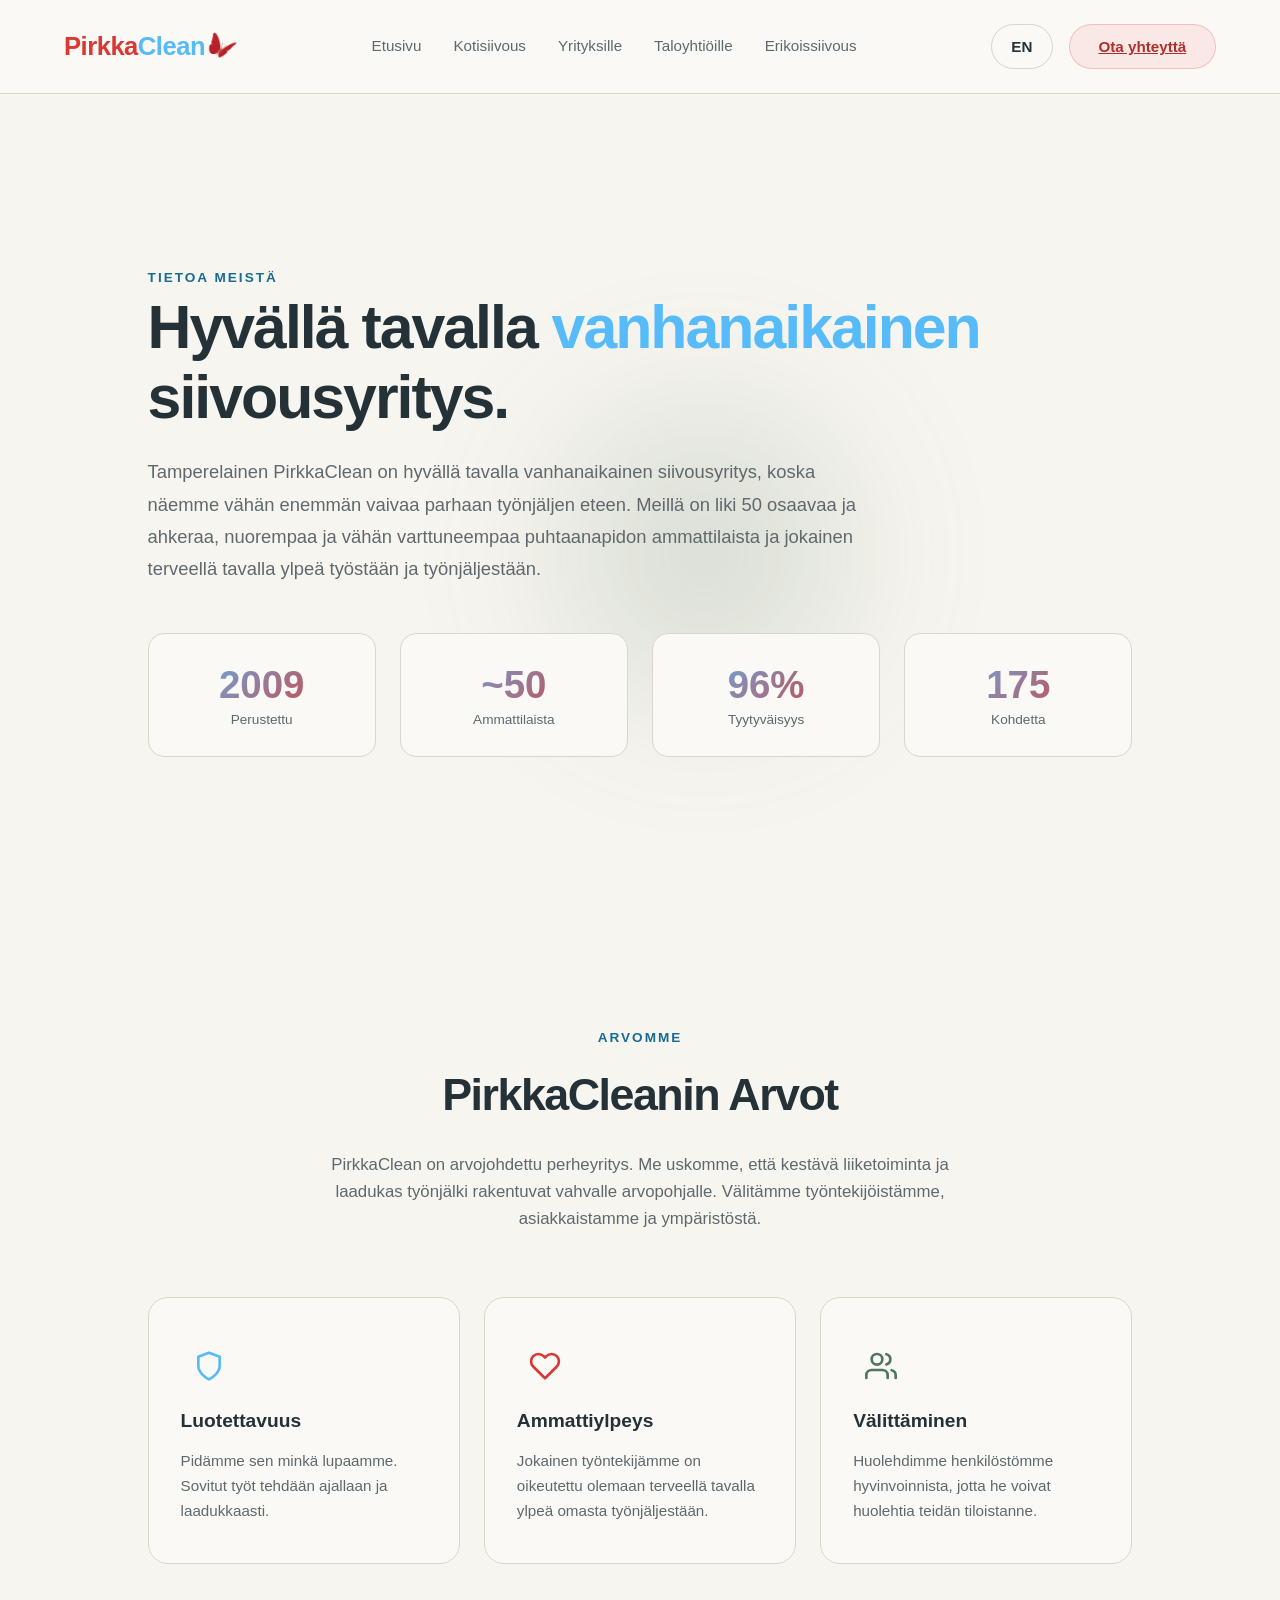
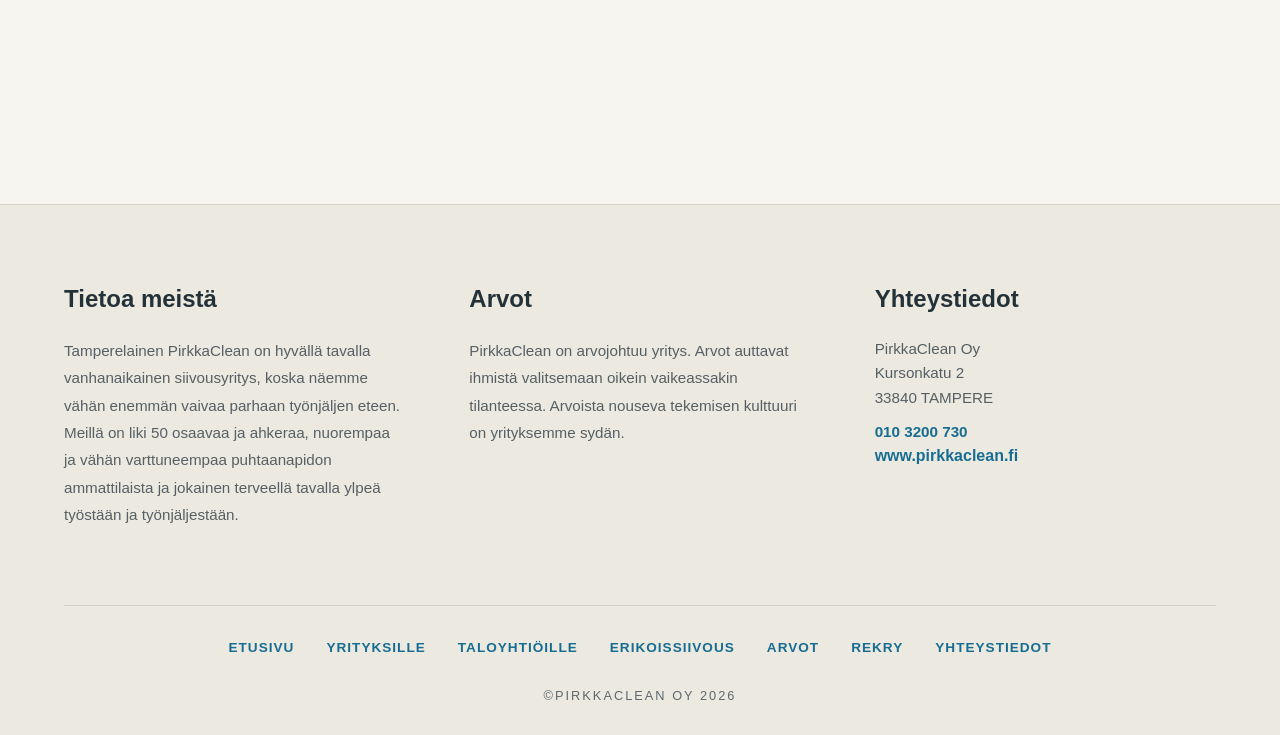
==== commit af8623cb: "Add redesigned home-cleaning page and price calculator" ====
--- a/arvot.html
+++ b/arvot.html
@@ -24,6 +24,7 @@
         </a>
         <ul class="nav-links">
             <li><a href="index.html" data-i18n="nav_home">Etusivu</a></li>
+            <li><a href="kotisiivous.html" data-i18n="nav_home_cleaning">Kotisiivous</a></li>
             <li><a href="yrityksille.html" data-i18n="nav_business">Yrityksille</a></li>
             <li><a href="taloyhtioille.html" data-i18n="nav_housing">Taloyhtiöille</a></li>
             <li><a href="erikoissiivous.html" data-i18n="nav_special">Erikoissiivous</a></li>
--- a/styles.css
+++ b/styles.css
@@ -1,9 +1,11 @@
 :root {
     color-scheme: light;
 
-    --pirkka-blue: #1f789f;
-    --pirkka-red: #bd5555;
+    --pirkka-blue: #58bbf9;
+    --pirkka-red: #da3832;
     --pirkka-green: #52765b;
+    --pirkka-blue-text: #176d91;
+    --pirkka-red-text: #ae302c;
     --accent-1: var(--pirkka-blue);
     --accent-2: var(--pirkka-red); 
 
@@ -202,7 +204,7 @@
 
 .cta-btn {
     background: rgba(239, 91, 91, 0.1);
-    color: var(--pirkka-red);
+    color: var(--pirkka-red-text);
     border: 1px solid rgba(239, 91, 91, 0.3);
 }
 
@@ -235,6 +237,10 @@
     letter-spacing: -2px;
 }
 
+.hero-content h1 {
+    color: var(--pirkka-red);
+}
+
 .gradient-text {
     background: none;
     color: var(--pirkka-blue);
@@ -255,9 +261,11 @@
 }
 
 .primary-btn {
-    background: var(--pirkka-blue);
+    background: var(--pirkka-blue-text);
     color: white;
     box-shadow: 0 8px 25px rgba(46, 140, 207, 0.3);
+    display: inline-block;
+    text-decoration: none;
 }
 
 @keyframes pulse-radiate {
@@ -418,8 +426,8 @@
     transition: opacity 0.3s ease;
 }
 
-.card-blue .card-link { color: var(--pirkka-blue); }
-.card-red .card-link { color: var(--pirkka-red); }
+.card-blue .card-link { color: var(--pirkka-blue-text); }
+.card-red .card-link { color: var(--pirkka-red-text); }
 .card-green .card-link { color: var(--pirkka-green); }
 
 .card-link:hover {
@@ -556,7 +564,7 @@
 
 .value-card h4 {
     font-size: 1.3rem;
-    color: var(--pirkka-blue);
+    color: var(--pirkka-blue-text);
     margin-bottom: 1rem;
 }
 
@@ -612,7 +620,7 @@
 }
 
 .footer-address-link:hover {
-    color: var(--pirkka-blue);
+    color: var(--pirkka-blue-text);
 }
 
 .footer-address-link p {
@@ -621,7 +629,7 @@
 }
 
 .footer-link-highlight {
-    color: var(--pirkka-blue);
+    color: var(--pirkka-blue-text);
     text-decoration: none;
     font-weight: 600;
     transition: color 0.3s ease;
@@ -654,7 +662,7 @@
 }
 
 .footer-nav a {
-    color: var(--pirkka-blue);
+    color: var(--pirkka-blue-text);
     text-decoration: none;
     font-size: 0.85rem;
     font-weight: 700;
@@ -982,7 +990,7 @@
 .team-title {
     font-size: 0.88rem;
     font-weight: 500;
-    color: var(--pirkka-blue);
+    color: var(--pirkka-blue-text);
     text-transform: uppercase;
     letter-spacing: 0.5px;
     margin-bottom: 0.6rem;
@@ -1007,7 +1015,7 @@
 }
 
 .team-contact-link:hover {
-    color: var(--pirkka-blue);
+    color: var(--pirkka-blue-text);
 }
 
 /* Address section */
@@ -1087,7 +1095,7 @@
     transition: color 0.2s ease;
 }
 .footer-heading-link:hover h3 {
-    color: var(--pirkka-blue);
+    color: var(--pirkka-blue-text);
 }
 
 /* About / Values Page */
@@ -1105,7 +1113,7 @@
     font-weight: 600;
     text-transform: uppercase;
     letter-spacing: 2px;
-    color: var(--pirkka-blue);
+    color: var(--pirkka-blue-text);
     margin-bottom: 0.5rem;
 }
 
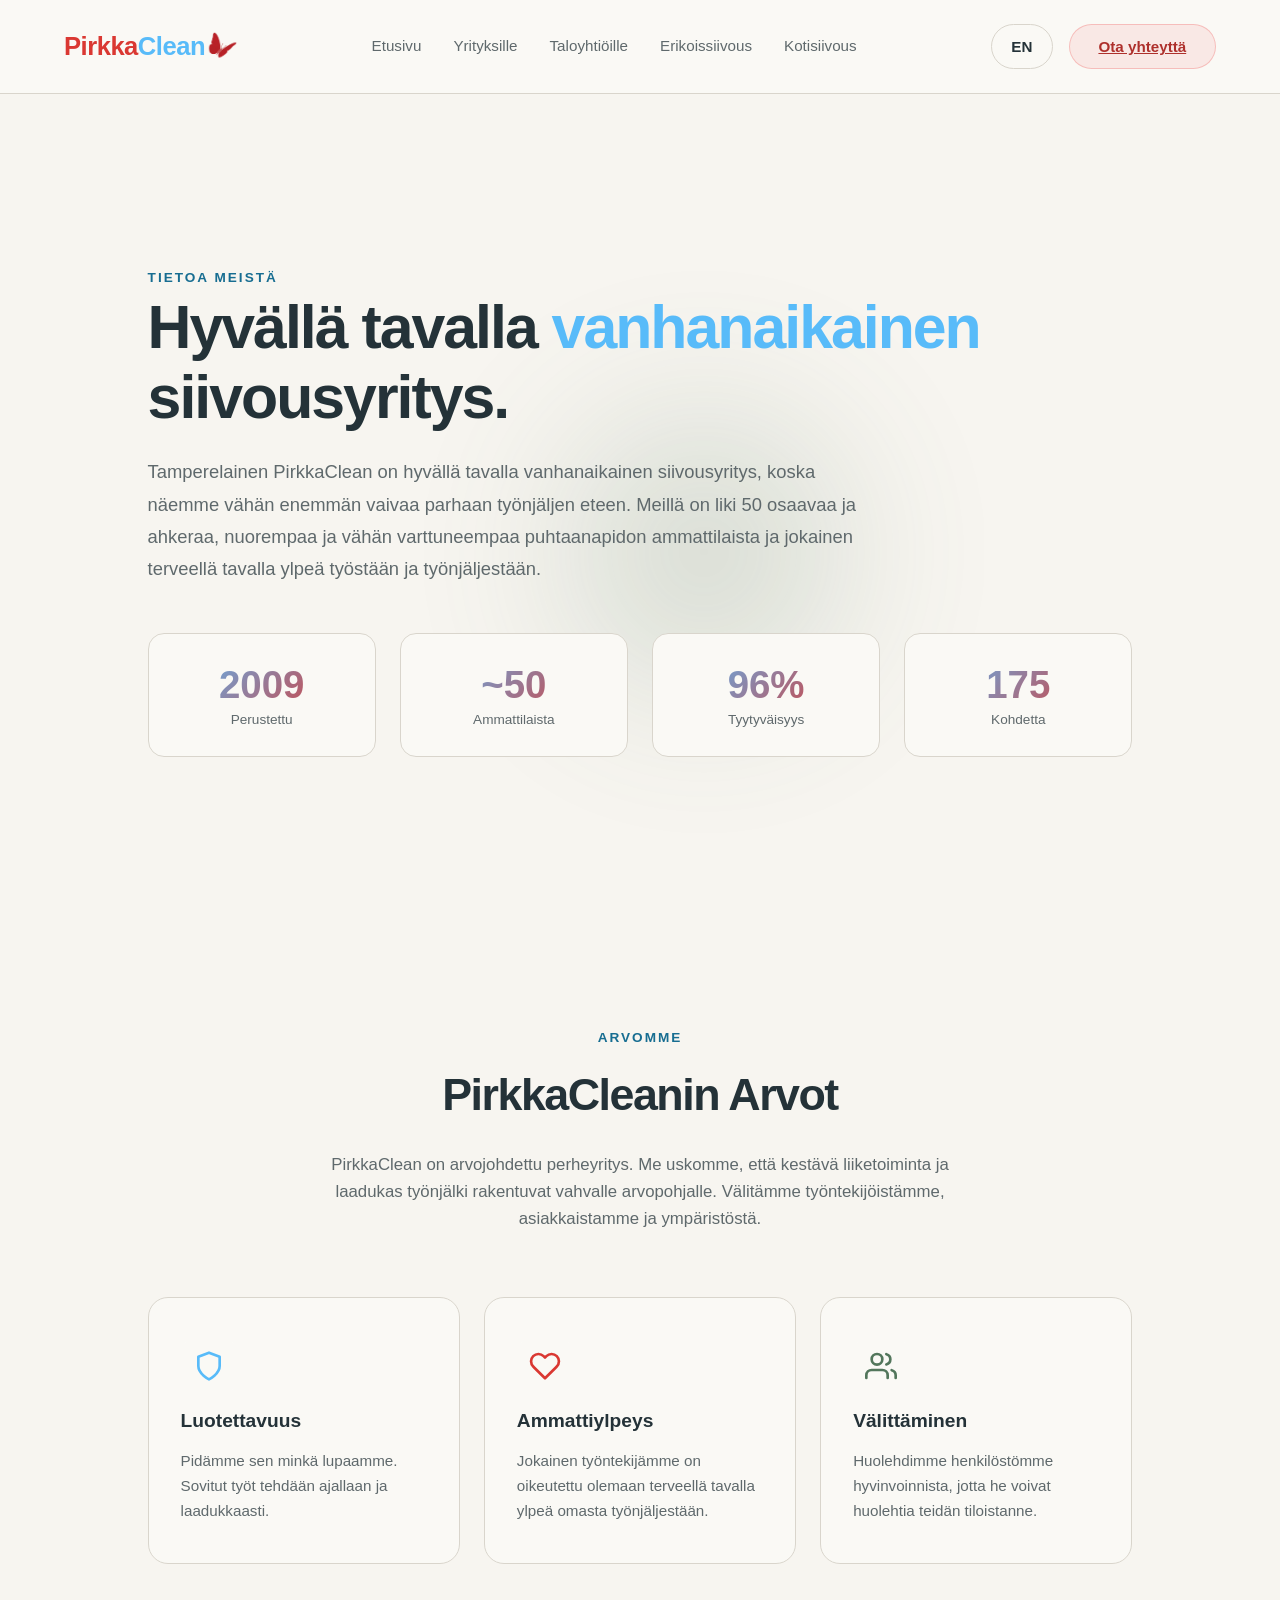
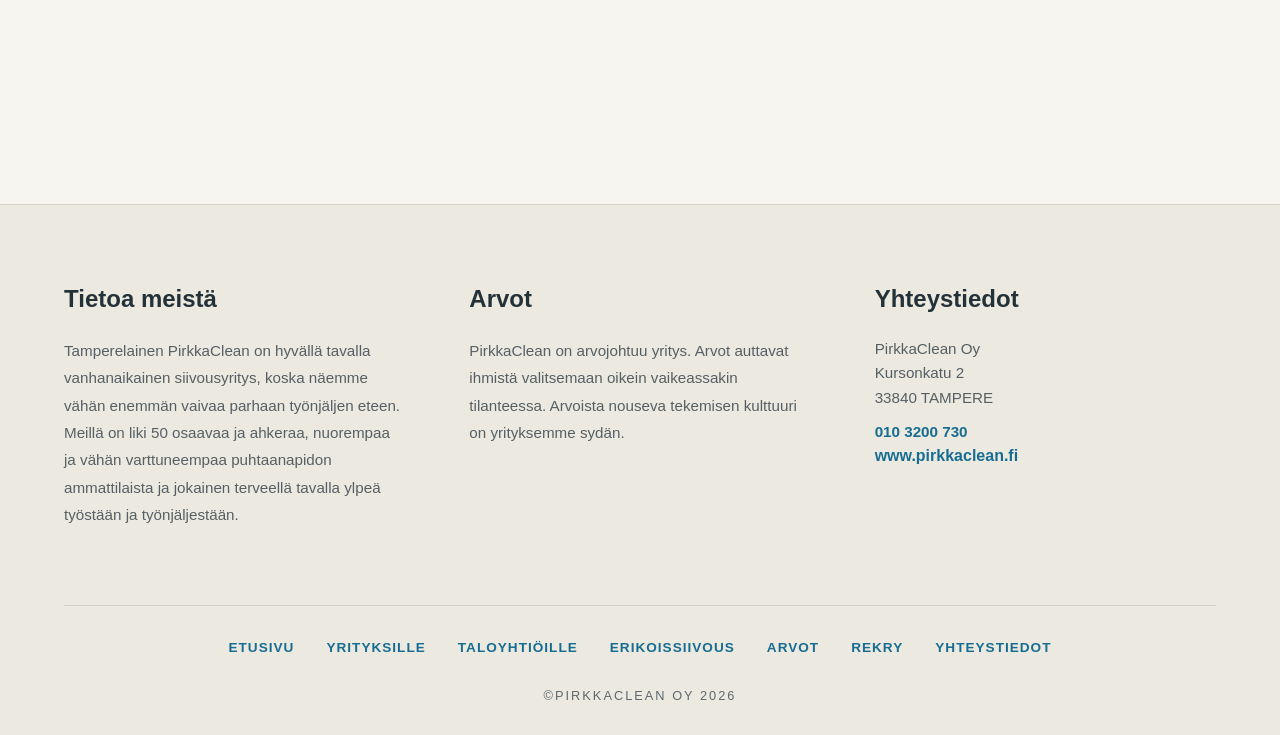
==== commit 0fd394fd: "Forge: move home cleaning beside specialty cleaning" ====
--- a/arvot.html
+++ b/arvot.html
@@ -24,10 +24,10 @@
         </a>
         <ul class="nav-links">
             <li><a href="index.html" data-i18n="nav_home">Etusivu</a></li>
-            <li><a href="kotisiivous.html" data-i18n="nav_home_cleaning">Kotisiivous</a></li>
             <li><a href="yrityksille.html" data-i18n="nav_business">Yrityksille</a></li>
             <li><a href="taloyhtioille.html" data-i18n="nav_housing">Taloyhtiöille</a></li>
             <li><a href="erikoissiivous.html" data-i18n="nav_special">Erikoissiivous</a></li>
+            <li><a href="kotisiivous.html" data-i18n="nav_home_cleaning">Kotisiivous</a></li>
         </ul>
         <div class="nav-actions">
             <button class="lang-toggle" id="lang-btn">EN</button>
--- a/styles.css
+++ b/styles.css
@@ -842,6 +842,21 @@
     line-height: 1.7;
     font-weight: 300;
     max-width: 640px;
+}
+
+.contact-quick-actions {
+    display: flex;
+    flex-wrap: wrap;
+    align-items: center;
+    gap: 1rem 1.5rem;
+}
+
+.contact-whatsapp-link,
+.contact-email-link {
+    color: var(--pirkka-blue-text);
+    font-weight: 700;
+    overflow-wrap: anywhere;
+    text-underline-offset: 4px;
 }
 
 .contact-cta-btn {
@@ -1376,6 +1391,7 @@
 }
 
 .form-group input,
+.form-group select,
 .form-group textarea {
     background: var(--glass-bg);
     border: 1px solid var(--glass-border);
@@ -1396,8 +1412,31 @@
 }
 
 .form-group input:focus,
+.form-group select:focus,
 .form-group textarea:focus {
     border-color: var(--pirkka-blue);
+}
+
+.contact-form-note,
+.form-success {
+    margin: 0;
+    text-align: center;
+    font-size: 0.85rem;
+    line-height: 1.5;
+}
+
+.form-success[data-state="success"] { color: var(--pirkka-green); font-weight: 700; }
+.form-success[data-state="error"] { color: var(--pirkka-red-text); font-weight: 700; }
+
+.stl-honeypot {
+    position: absolute !important;
+    left: -9999px !important;
+    width: 1px !important;
+    height: 1px !important;
+}
+
+.whatsapp-float {
+    display: none;
 }
 
 /* Responsive */
@@ -1420,6 +1459,28 @@
 
     .form-row {
         grid-template-columns: 1fr;
+    }
+
+    .contact-quick-actions {
+        align-items: flex-start;
+        flex-direction: column;
+    }
+
+    .whatsapp-float {
+        position: fixed;
+        z-index: 1000;
+        right: 16px;
+        bottom: max(16px, env(safe-area-inset-bottom));
+        display: inline-flex;
+        min-height: 52px;
+        align-items: center;
+        justify-content: center;
+        padding: 0 20px;
+        border-radius: 999px;
+        background: var(--pirkka-green);
+        color: #fff;
+        font-weight: 800;
+        text-decoration: none;
     }
 }
 
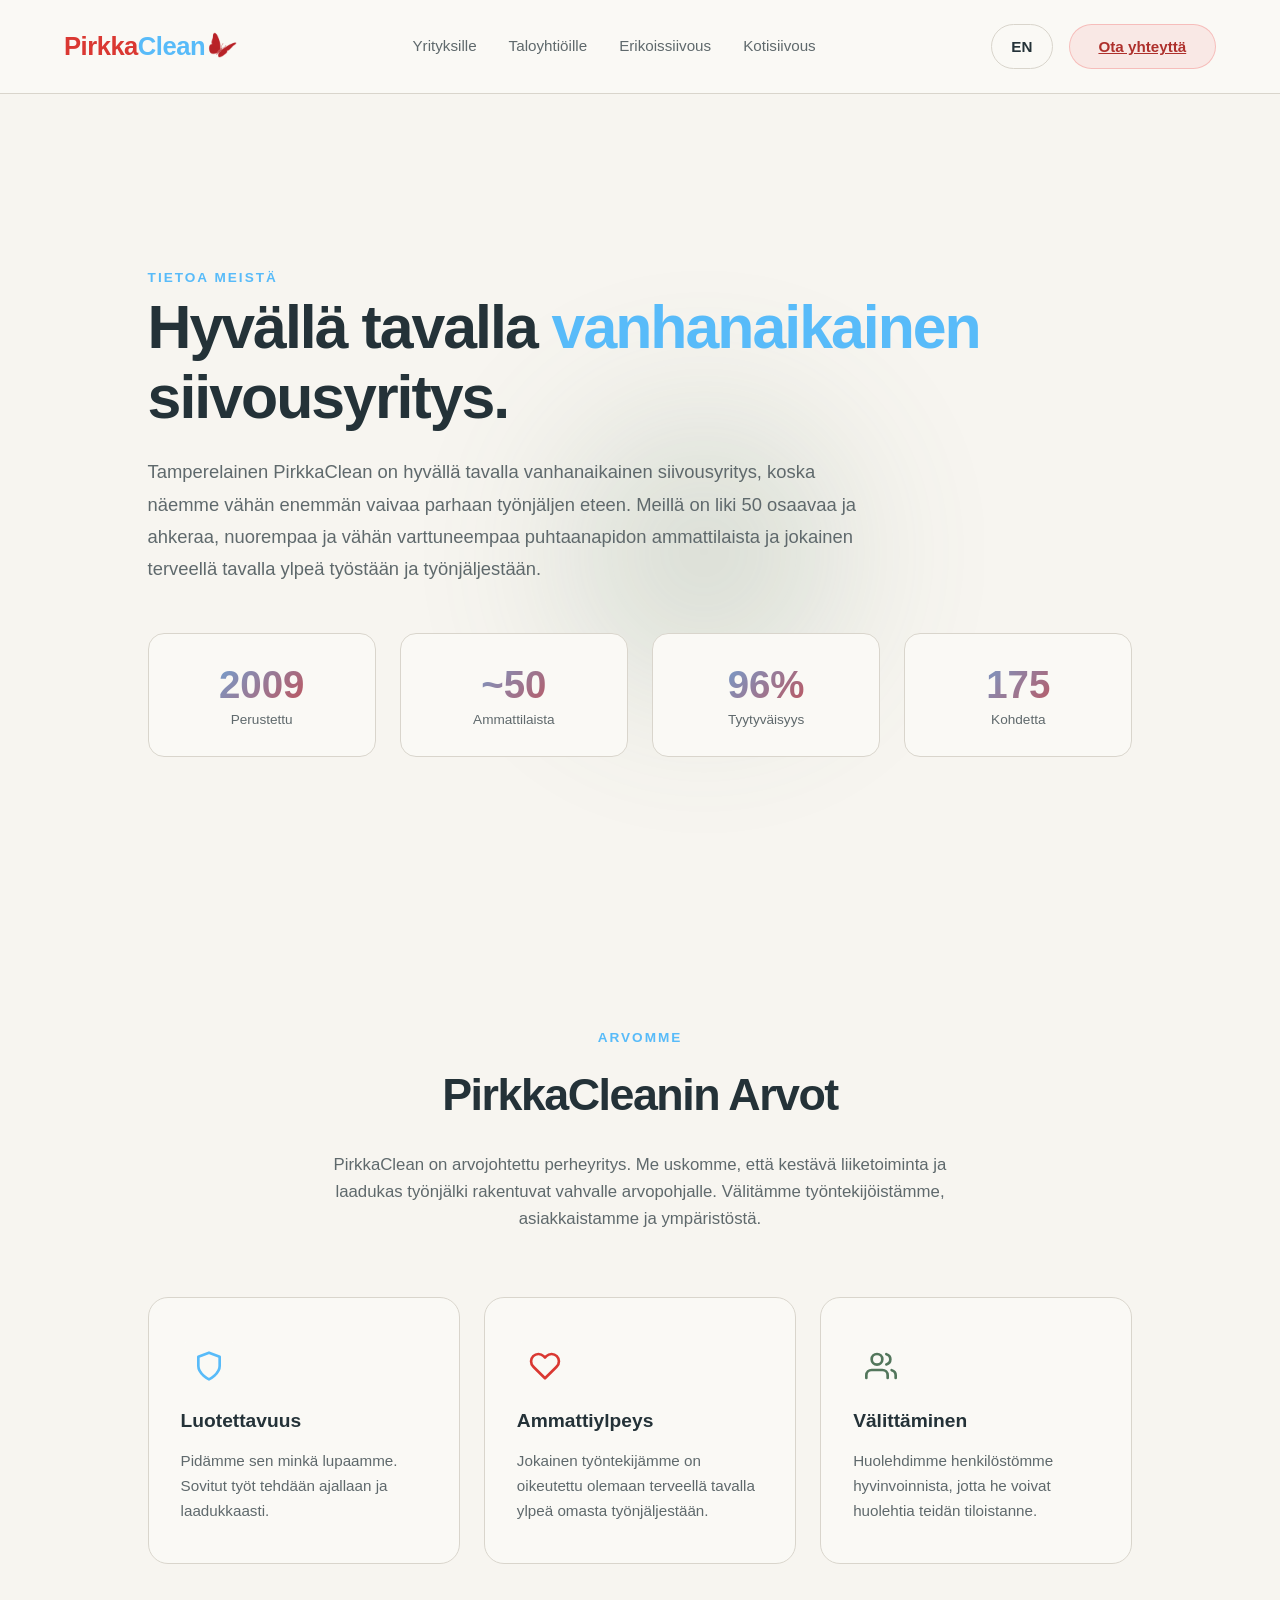
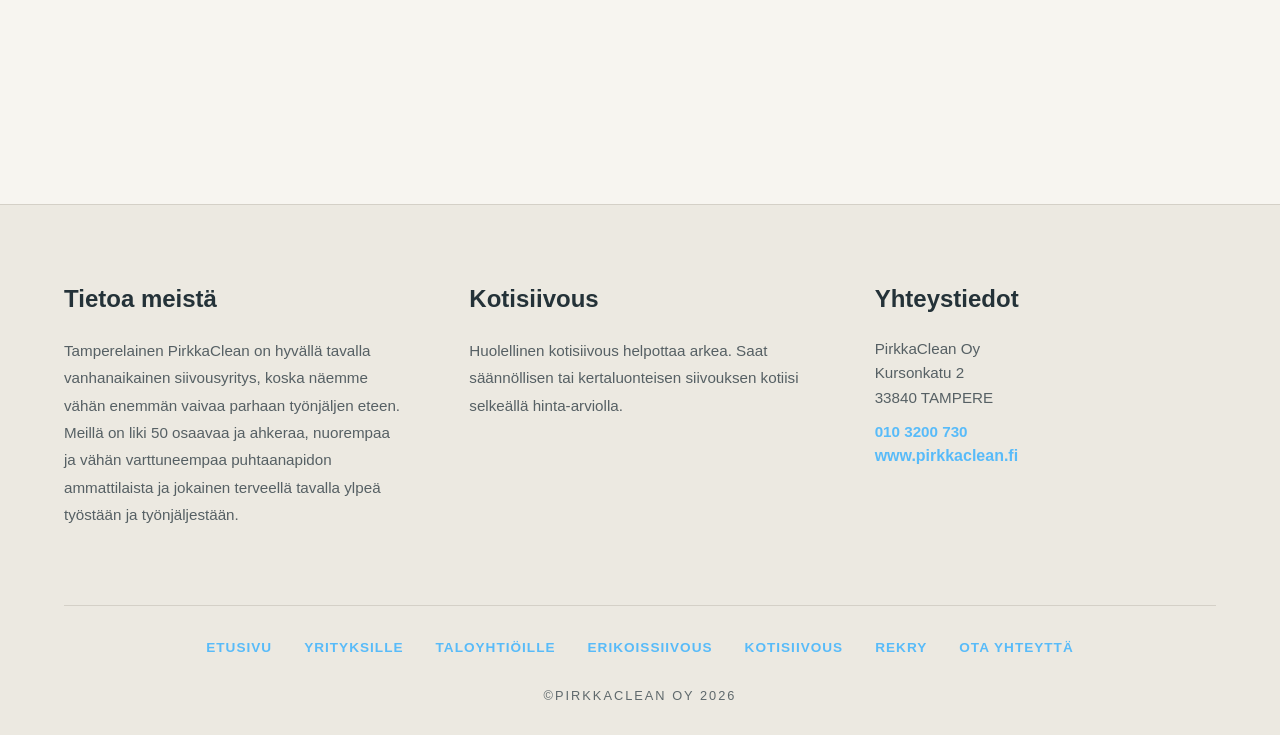
==== commit 34a09ffc: "feat: polish responsive service pages and pricing" ====
--- a/arvot.html
+++ b/arvot.html
@@ -5,7 +5,7 @@
     <meta name="viewport" content="width=device-width, initial-scale=1.0">
     <title>PirkkaClean - Tietoa meistä & Arvot</title>
     <meta name="description" content="Tamperelainen PirkkaClean on hyvällä tavalla vanhanaikainen siivousyritys. Näemme vähän enemmän vaivaa parhaan työnjäljen eteen.">
-    <link rel="icon" href="favicon.png" type="image/png">
+    <link rel="icon" href="favicon.svg" type="image/svg+xml">
     <link rel="stylesheet" href="styles.css">
 </head>
 <body>
@@ -22,15 +22,15 @@
             </span>
             <span class="logo-dot"></span>
         </a>
-        <ul class="nav-links">
-            <li><a href="index.html" data-i18n="nav_home">Etusivu</a></li>
+        <ul class="nav-links" id="primary-navigation">
             <li><a href="yrityksille.html" data-i18n="nav_business">Yrityksille</a></li>
             <li><a href="taloyhtioille.html" data-i18n="nav_housing">Taloyhtiöille</a></li>
             <li><a href="erikoissiivous.html" data-i18n="nav_special">Erikoissiivous</a></li>
             <li><a href="kotisiivous.html" data-i18n="nav_home_cleaning">Kotisiivous</a></li>
         </ul>
         <div class="nav-actions">
-            <button class="lang-toggle" id="lang-btn">EN</button>
+            <button class="menu-toggle" type="button" aria-expanded="false" aria-controls="primary-navigation" aria-label="Avaa valikko"><span></span><span></span><span></span></button>
+            <button class="lang-toggle" id="lang-btn" type="button">EN</button>
             <a href="yhteystiedot.html" class="cta-btn" data-i18n="nav_contact">Ota yhteyttä</a>
         </div>
     </nav>
@@ -123,8 +123,8 @@
                 <p data-i18n="footer_about_text">Tamperelainen PirkkaClean on hyvällä tavalla vanhanaikainen siivousyritys, koska näemme vähän enemmän vaivaa parhaan työnjäljen eteen. Meillä on liki 50 osaavaa ja ahkeraa, nuorempaa ja vähän varttuneempaa puhtaanapidon ammattilaista ja jokainen terveellä tavalla ylpeä työstään ja työnjäljestään.</p>
             </div>
             <div class="footer-column">
-                <a href="arvot.html" class="footer-heading-link"><h3 data-i18n="footer_values_title">Arvot</h3></a>
-                <p data-i18n="footer_values_text">PirkkaClean on arvojohtuu yritys. Arvot auttavat ihmistä valitsemaan oikein vaikeassakin tilanteessa. Arvoista nouseva tekemisen kulttuuri on yrityksemme sydän.</p>
+                <a href="kotisiivous.html" class="footer-heading-link"><h3 data-i18n="nav_home_cleaning">Kotisiivous</h3></a>
+                <p data-i18n="footer_home_cleaning_text">Huolellinen kotisiivous helpottaa arkea. Saat säännöllisen tai kertaluonteisen siivouksen kotiisi selkeällä hinta-arviolla.</p>
             </div>
             <div class="footer-column">
                 <h3 data-i18n="footer_contact_title">Yhteystiedot</h3>
@@ -144,7 +144,7 @@
                 <li><a href="yrityksille.html" data-i18n="nav_business">YRITYKSILLE</a></li>
                 <li><a href="taloyhtioille.html" data-i18n="nav_housing">TALOYHTIÖILLE</a></li>
                 <li><a href="erikoissiivous.html" data-i18n="nav_special">ERIKOISSIIVOUS</a></li>
-                <li><a href="arvot.html" data-i18n="nav_values">ARVOT</a></li>
+                <li><a href="kotisiivous.html" data-i18n="nav_home_cleaning">KOTISIIVOUS</a></li>
                 <li><a href="rekry.html" data-i18n="nav_rekry">REKRY</a></li>
                 <li><a href="yhteystiedot.html" data-i18n="nav_contact">YHTEYSTIEDOT</a></li>
             </ul>
@@ -152,6 +152,6 @@
         </div>
     </footer>
 
-    <script src="script.js"></script>
+    <script src="script.js" defer></script>
 </body>
 </html>
--- a/styles.css
+++ b/styles.css
@@ -4,7 +4,7 @@
     --pirkka-blue: #58bbf9;
     --pirkka-red: #da3832;
     --pirkka-green: #52765b;
-    --pirkka-blue-text: #176d91;
+    --pirkka-blue-text: var(--pirkka-blue);
     --pirkka-red-text: #ae302c;
     --accent-1: var(--pirkka-blue);
     --accent-2: var(--pirkka-red); 
@@ -50,6 +50,10 @@
     padding: 0;
     box-sizing: border-box;
     font-family: -apple-system, BlinkMacSystemFont, "Segoe UI", Arial, sans-serif;
+}
+
+html {
+    scroll-padding-top: 110px;
 }
 
 body {
@@ -148,13 +152,55 @@
     color: var(--pirkka-blue);
 }
 
+@keyframes butterfly-land {
+    0% {
+        opacity: 0;
+        transform: translate3d(-118px, 18px, 0) rotate(-12deg) scale(0.72);
+    }
+    34% {
+        opacity: 1;
+        transform: translate3d(-72px, -9px, 0) rotate(10deg) scale(0.86);
+    }
+    68% {
+        transform: translate3d(-24px, 5px, 0) rotate(-7deg) scale(0.96);
+    }
+    88% {
+        transform: translate3d(3px, -2px, 0) rotate(3deg) scale(1.02);
+    }
+    100% {
+        opacity: 1;
+        transform: translate3d(0, 0, 0) rotate(0) scale(1);
+    }
+}
+
+@keyframes butterfly-wings {
+    0%, 100% { transform: scaleX(1); }
+    10%, 30%, 50%, 70% { transform: scaleX(0.38); }
+    20%, 40%, 60%, 80% { transform: scaleX(1); }
+    90% { transform: scaleX(0.78); }
+}
+
 .logo-dot {
     display: inline-block;
     width: 30px;
     height: 30px;
-    background: url('images/pirkkaclean-butterfly-red.png') no-repeat center / contain;
     margin-left: -6px;
     flex: 0 0 auto;
+    transform-origin: 46% 54%;
+    animation: butterfly-land 980ms cubic-bezier(0.22, 0.8, 0.28, 1) 140ms both;
+    will-change: transform, opacity;
+    perspective: 80px;
+}
+
+.logo-dot::before {
+    content: "";
+    display: block;
+    width: 100%;
+    height: 100%;
+    background: url('images/pirkkaclean-butterfly-red-160.png') no-repeat center / contain;
+    transform-origin: 50% 55%;
+    animation: butterfly-wings 980ms ease-in-out 140ms both;
+    will-change: transform;
 }
 
 .nav-links {
@@ -179,6 +225,46 @@
     display: flex;
     align-items: center;
     gap: 1rem;
+}
+
+.menu-toggle {
+    display: none;
+    width: 44px;
+    height: 44px;
+    padding: 0;
+    place-content: center;
+    gap: 5px;
+    color: var(--text-main);
+    background: transparent;
+    border: 0;
+    cursor: pointer;
+}
+
+.menu-toggle span {
+    display: block;
+    width: 23px;
+    height: 2px;
+    background: currentColor;
+    transform-origin: center;
+    transition: transform 180ms ease, opacity 180ms ease;
+}
+
+.menu-toggle:focus-visible,
+.lang-toggle:focus-visible {
+    outline: 3px solid var(--pirkka-blue);
+    outline-offset: 3px;
+}
+
+.glass-nav.is-menu-open .menu-toggle span:nth-child(1) {
+    transform: translateY(7px) rotate(45deg);
+}
+
+.glass-nav.is-menu-open .menu-toggle span:nth-child(2) {
+    opacity: 0;
+}
+
+.glass-nav.is-menu-open .menu-toggle span:nth-child(3) {
+    transform: translateY(-7px) rotate(-45deg);
 }
 
 .cta-btn, .primary-btn, .secondary-btn, .lang-toggle {
@@ -191,6 +277,40 @@
     border: none;
 }
 
+/* Tactile press feedback for real buttons and button-style links. */
+:is(
+    button:not(:disabled),
+    .cta-btn,
+    .primary-btn,
+    .secondary-btn,
+    .btn,
+    .home-primary,
+    .result-action,
+    .reply-card-action,
+    .whatsapp-float
+) {
+    transform-origin: center;
+    transition-property: transform, background-color, color, border-color, opacity;
+    transition-duration: 240ms, 180ms, 180ms, 180ms, 180ms;
+    transition-timing-function: cubic-bezier(0.34, 1.56, 0.64, 1), ease, ease, ease, ease;
+}
+
+:is(
+    button:not(:disabled),
+    .cta-btn,
+    .primary-btn,
+    .secondary-btn,
+    .btn,
+    .home-primary,
+    .result-action,
+    .reply-card-action,
+    .whatsapp-float
+):active {
+    transform: scale(0.95) !important;
+    transition-duration: 70ms;
+    transition-timing-function: ease-out;
+}
+
 .lang-toggle {
     padding: 0.8rem 1.2rem;
     background: transparent;
@@ -200,6 +320,165 @@
 
 .lang-toggle:hover {
     background: var(--glass-bg);
+    color: var(--lang-toggle-color);
+}
+
+/* Shared fixed-choice dropdowns. The native select remains in the form for
+   submission and validation; this layer provides consistent interaction. */
+.custom-select-native {
+    position: absolute !important;
+    width: 1px !important;
+    height: 1px !important;
+    padding: 0 !important;
+    margin: -1px !important;
+    overflow: hidden !important;
+    clip: rect(0 0 0 0) !important;
+    clip-path: inset(50%) !important;
+    white-space: nowrap !important;
+    border: 0 !important;
+    opacity: 0 !important;
+}
+
+.custom-select {
+    position: relative;
+    width: 100%;
+}
+
+.custom-select-trigger {
+    display: flex;
+    align-items: center;
+    justify-content: space-between;
+    gap: 16px;
+    width: 100%;
+    min-height: 54px;
+    padding: 0 16px;
+    background: #eeece5;
+    color: #243238;
+    border: 2px solid transparent;
+    border-radius: 0;
+    font: inherit;
+    font-size: 16px;
+    font-weight: 750;
+    line-height: 1.25;
+    text-align: left;
+    cursor: pointer;
+}
+
+.custom-select-trigger:hover {
+    background: #e4e8e5;
+}
+
+.custom-select-trigger:focus-visible,
+.custom-select.is-open .custom-select-trigger {
+    outline: 3px solid rgba(88, 187, 249, 0.3);
+    outline-offset: 0;
+    border-color: #58bbf9;
+}
+
+.custom-select-trigger.is-placeholder {
+    color: #5f696c;
+    font-weight: 650;
+}
+
+.custom-select-value {
+    min-width: 0;
+    overflow-wrap: anywhere;
+}
+
+.custom-select-chevron {
+    flex: 0 0 10px;
+    width: 10px;
+    height: 10px;
+    border-right: 2px solid currentColor;
+    border-bottom: 2px solid currentColor;
+    transform: translateY(-3px) rotate(45deg);
+    transition: transform 180ms ease;
+}
+
+.custom-select.is-open .custom-select-chevron {
+    transform: translateY(3px) rotate(225deg);
+}
+
+.custom-select-popover {
+    position: absolute;
+    z-index: 180;
+    top: calc(100% + 6px);
+    left: 0;
+    right: 0;
+    max-height: 280px;
+    overflow-y: auto;
+    overscroll-behavior: contain;
+    padding: 6px;
+    background: #fcfbf8;
+    border: 2px solid #243238;
+}
+
+.custom-select.opens-up .custom-select-popover {
+    top: auto;
+    bottom: calc(100% + 6px);
+}
+
+.custom-select-popover[hidden] {
+    display: none;
+}
+
+.custom-select-option {
+    display: flex;
+    align-items: center;
+    justify-content: space-between;
+    gap: 16px;
+    width: 100%;
+    min-height: 52px;
+    padding: 12px 14px;
+    background: transparent;
+    color: #243238;
+    border: 0;
+    border-radius: 0;
+    font: inherit;
+    font-size: 16px;
+    font-weight: 650;
+    line-height: 1.3;
+    text-align: left;
+    cursor: pointer;
+}
+
+.custom-select-option::after {
+    content: "";
+    flex: 0 0 9px;
+    width: 9px;
+    height: 9px;
+    background: #58bbf9;
+    opacity: 0;
+    transform: rotate(45deg);
+}
+
+.custom-select-option:hover,
+.custom-select-option:focus-visible {
+    outline: 0;
+    background: #e4e8e5;
+}
+
+.custom-select-option.is-selected {
+    background: #cceafd;
+    font-weight: 800;
+}
+
+.custom-select-option.is-selected:disabled {
+    background: #eeece5;
+    font-weight: 650;
+}
+
+.custom-select-option.is-selected::after {
+    opacity: 1;
+}
+
+.custom-select-option:disabled {
+    color: #6d777a;
+    cursor: default;
+}
+
+.custom-select-option:disabled::after {
+    display: none;
 }
 
 .cta-btn {
@@ -262,26 +541,26 @@
 
 .primary-btn {
     background: var(--pirkka-blue-text);
-    color: white;
-    box-shadow: 0 8px 25px rgba(46, 140, 207, 0.3);
+    color: var(--text-main);
+    box-shadow: 0 8px 25px rgba(88, 187, 249, 0.3);
     display: inline-block;
     text-decoration: none;
 }
 
 @keyframes pulse-radiate {
     0% {
-        box-shadow: 0 0 0 0 rgba(46, 140, 207, 0.7);
+        box-shadow: 0 0 0 0 rgba(88, 187, 249, 0.7);
     }
     70% {
-        box-shadow: 0 0 0 15px rgba(46, 140, 207, 0);
+        box-shadow: 0 0 0 15px rgba(88, 187, 249, 0);
     }
     100% {
-        box-shadow: 0 0 0 0 rgba(46, 140, 207, 0);
+        box-shadow: 0 0 0 0 rgba(88, 187, 249, 0);
     }
 }
 
 .primary-btn:hover, .pulse-hover:hover {
-    background: #176485;
+    background: var(--pirkka-blue);
     transform: translateY(-2px);
     animation: pulse-radiate 1.5s infinite;
 }
@@ -519,6 +798,21 @@
     gap: 1rem;
 }
 
+.service-page { --service-accent: var(--pirkka-blue-text); }
+.service-business,
+.service-special { --service-accent: var(--pirkka-red); }
+.service-housing,
+.service-home { --service-accent: var(--pirkka-blue-text); }
+.service-page .section-title { color: var(--service-accent); }
+.service-page .feature-list li::before {
+    content: "";
+    flex: 0 0 9px;
+    width: 9px;
+    height: 9px;
+    background: var(--service-accent);
+    transform: rotate(45deg);
+}
+
 .section-image {
     flex: 1;
     min-height: 400px;
@@ -638,7 +932,7 @@
 }
 
 .footer-link-highlight:hover {
-    color: #176485;
+    color: var(--pirkka-blue);
     text-decoration: underline;
 }
 
@@ -706,7 +1000,55 @@
         width: 100%;
     }
     
+    .menu-toggle {
+        display: grid;
+    }
+
     .nav-links {
+        display: none;
+        position: absolute;
+        top: 100%;
+        left: 0;
+        right: 0;
+        height: calc(100dvh - 76px);
+        padding: 48px clamp(20px, 7vw, 64px) 80px;
+        flex-direction: column;
+        align-items: flex-start;
+        justify-content: flex-start;
+        gap: 0;
+        overflow-y: auto;
+        background: #243238;
+    }
+
+    .glass-nav.is-menu-open .nav-links {
+        display: flex;
+    }
+
+    .nav-links li {
+        width: 100%;
+    }
+
+    .nav-links a {
+        display: flex;
+        align-items: center;
+        min-height: 64px;
+        width: 100%;
+        color: #fff;
+        font-size: clamp(1.55rem, 5vw, 2.2rem);
+        font-weight: 750;
+        letter-spacing: -0.035em;
+    }
+
+    .nav-links a:hover,
+    .nav-links a:focus-visible {
+        color: var(--pirkka-blue);
+    }
+
+    body.mobile-menu-open {
+        overflow: hidden;
+    }
+
+    body.mobile-menu-open .whatsapp-float {
         display: none;
     }
 
@@ -769,12 +1111,20 @@
         gap: 0.5rem;
     }
 
+    .menu-toggle {
+        flex: 0 0 44px;
+    }
+
     .lang-toggle,
     .cta-btn {
         padding: 0.65rem 0.9rem;
         font-size: 0.85rem;
     }
 
+    .cta-btn {
+        white-space: nowrap;
+    }
+
     h1 {
         font-size: 2.8rem;
     }
@@ -794,6 +1144,41 @@
     
     .hero-stats {
         margin-top: 2rem;
+    }
+}
+
+@media (max-width: 480px) {
+    nav {
+        padding: 0.85rem 12px;
+    }
+
+    .logo-text {
+        font-size: 1.1rem;
+    }
+
+    .logo-dot {
+        width: 20px;
+        height: 20px;
+    }
+
+    .nav-actions {
+        gap: 0.25rem;
+    }
+
+    .menu-toggle {
+        width: 40px;
+        flex-basis: 40px;
+    }
+
+    .lang-toggle,
+    .cta-btn {
+        padding: 0.62rem 0.72rem;
+        font-size: 13px;
+    }
+
+    html[lang="en"] .rekry-title {
+        font-size: 2.25rem;
+        letter-spacing: -0.045em;
     }
 }
 
@@ -810,6 +1195,31 @@
     .animate-up {
         opacity: 1;
         transform: none;
+    }
+
+    .logo-dot {
+        animation: none !important;
+        opacity: 1;
+        transform: none;
+    }
+
+    .logo-dot::before {
+        animation: none !important;
+        transform: none;
+    }
+
+    :is(
+        button:not(:disabled),
+        .cta-btn,
+        .primary-btn,
+        .secondary-btn,
+        .btn,
+        .home-primary,
+        .result-action,
+        .reply-card-action,
+        .whatsapp-float
+    ):active {
+        transform: none !important;
     }
 }
 
